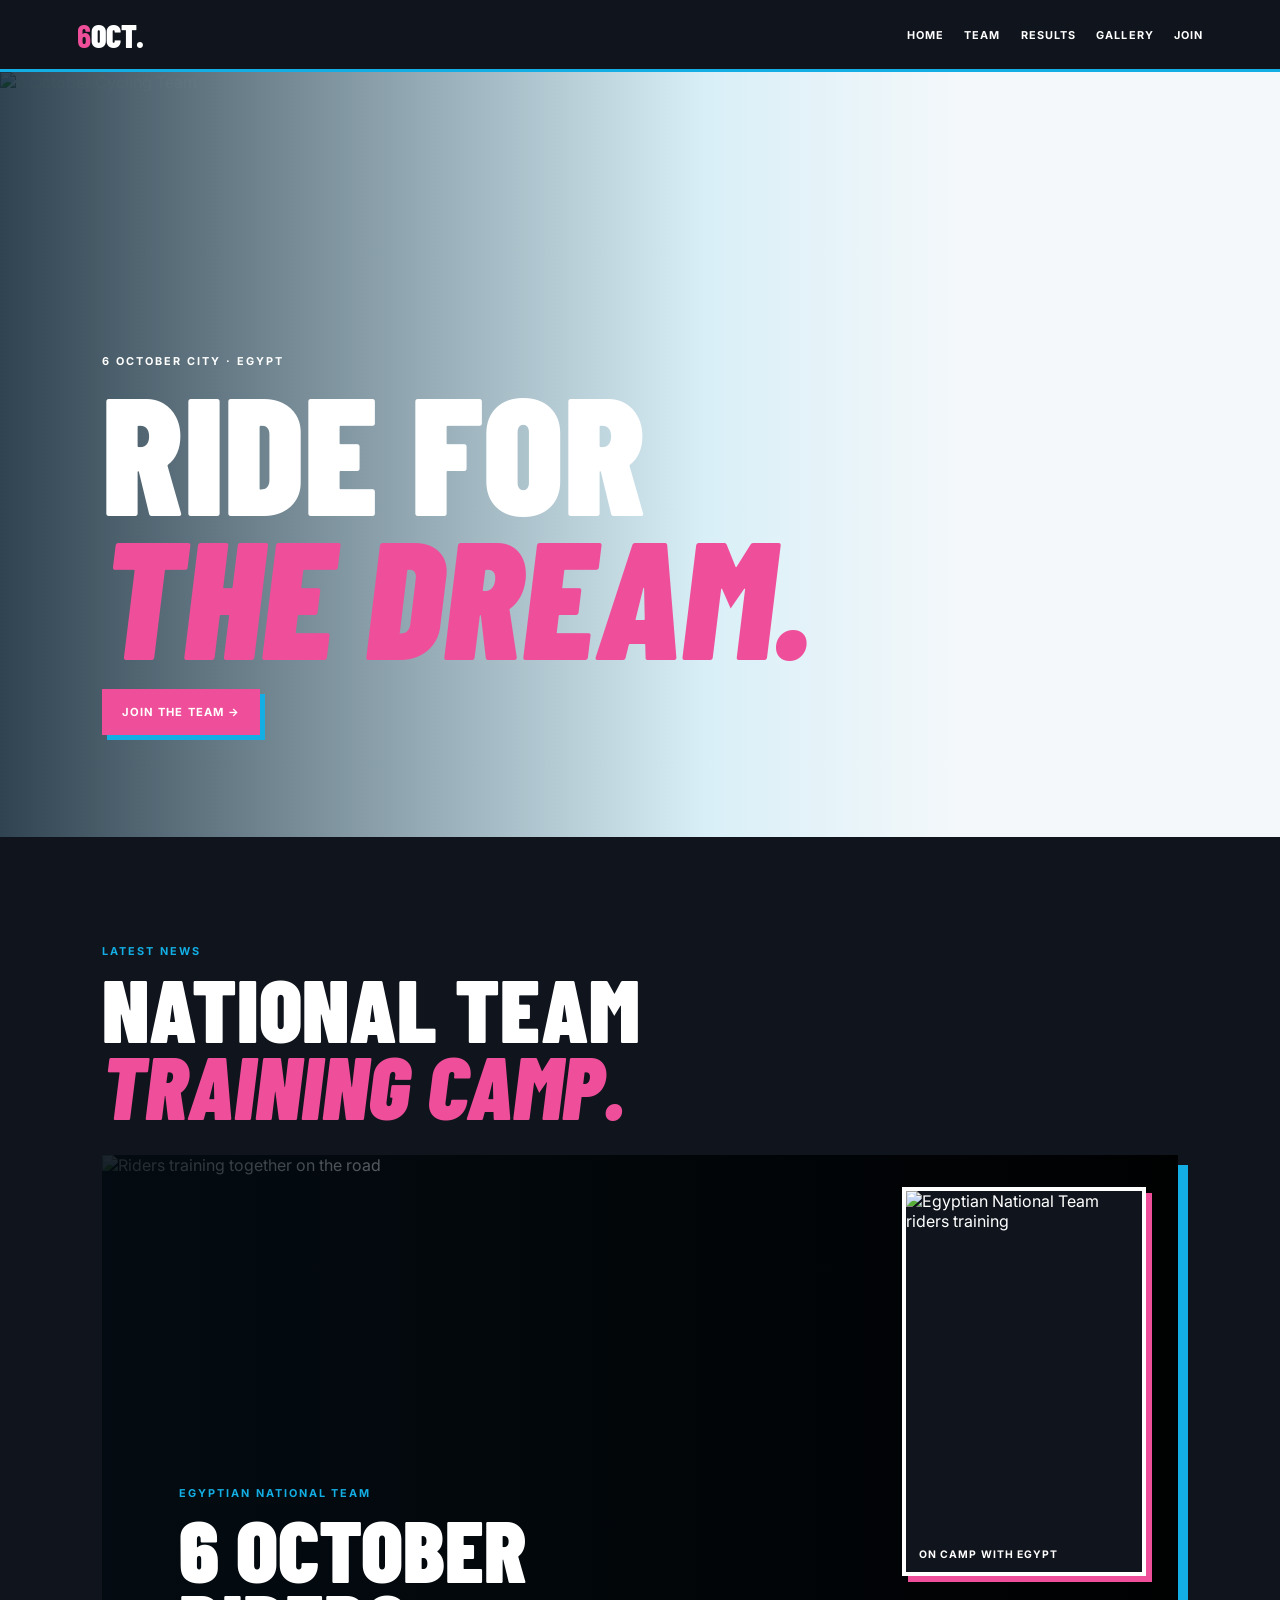
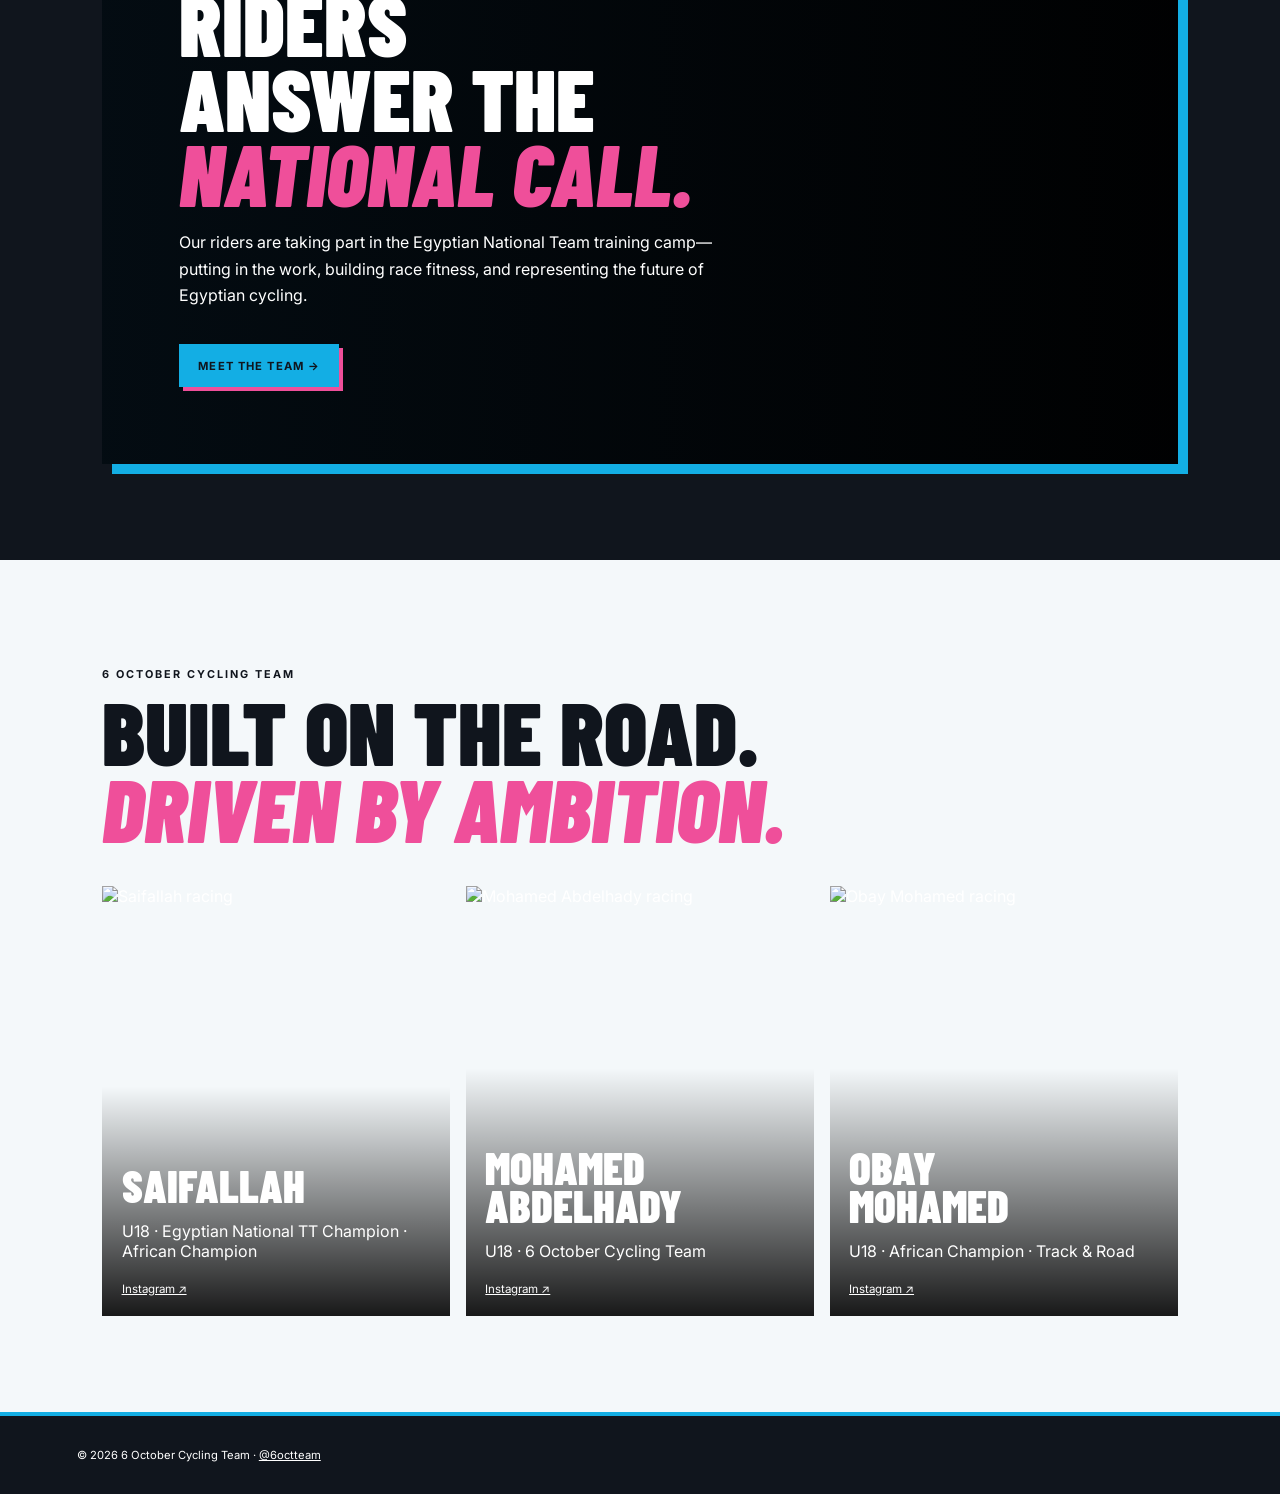
==== index.html @ 21459a9c "Add files via upload" ====
<!doctype html>
<html>
<head>
  <meta charset="UTF-8">
  <meta name="viewport" content="width=device-width,initial-scale=1">
  <title>6 October Cycling Team</title>
  <link rel="stylesheet" href="styles.css">
</head>
<body>
  <header class="nav">
    <a class="brand" href="index.html"><b>6</b>OCT.</a>
    <nav><a href="index.html">Home</a><a href="team.html">Team</a><a href="results.html">Results</a><a href="gallery.html">Gallery</a><a href="join.html">Join</a></nav>
  </header>
  <main>
    <section class="hero">
      <img src="assets/team.jpg" alt="6 October Cycling Team">
      <div><p class="eyebrow">6 October City &middot; Egypt</p><h1>RIDE FOR<br><em>THE DREAM.</em></h1><a class="button" href="join.html">Join the team &rarr;</a></div>
    </section>
    <section class="news-section" aria-labelledby="camp-news-title">
      <p class="eyebrow">Latest news</p>
      <h2 id="camp-news-title">NATIONAL TEAM<br><em>TRAINING CAMP.</em></h2>
      <article class="news-feature">
        <img class="news-main-image" src="assets/national-camp-group.jpeg" alt="Riders training together on the road">
        <div class="news-shade"></div>
        <div class="news-content">
          <p class="eyebrow">Egyptian National Team</p>
          <h3>6 OCTOBER RIDERS<br>ANSWER THE <em>NATIONAL CALL.</em></h3>
          <p>Our riders are taking part in the Egyptian National Team training camp—putting in the work, building race fitness, and representing the future of Egyptian cycling.</p>
          <a class="news-button" href="team.html">Meet the team &rarr;</a>
        </div>
        <figure class="news-inset"><img src="assets/national-camp-egypt.jpeg" alt="Egyptian National Team riders training"><figcaption>On camp with Egypt</figcaption></figure>
      </article>
    </section>
    <section class="section">
      <p class="eyebrow">6 October cycling team</p><h2>BUILT ON THE ROAD.<br><em>DRIVEN BY AMBITION.</em></h2>
      <div class="cards">
        <article class="card"><img src="assets/saif-road.jpg" alt="Saifallah racing"><div><h3>SAIFALLAH</h3><p>U18 &middot; Egyptian National TT Champion &middot; African Champion</p><a href="https://www.instagram.com/saifallah.alsayed/" target="_blank" rel="noopener">Instagram &#8599;</a></div></article>
        <article class="card"><img src="assets/team.jpg" alt="Mohamed Abdelhady racing"><div><h3>MOHAMED<br>ABDELHADY</h3><p>U18 &middot; 6 October Cycling Team</p><a href="https://www.instagram.com/*.abdelhady*/?utm_source=ig_web_button_share_sheet" target="_blank" rel="noopener">Instagram &#8599;</a></div></article>
        <article class="card"><img src="assets/obay-road.jpg" alt="Obay Mohamed racing"><div><h3>OBAY<br>MOHAMED</h3><p>U18 &middot; African Champion &middot; Track &amp; Road</p><a href="https://www.instagram.com/obay_mohamed55" target="_blank" rel="noopener">Instagram &#8599;</a></div></article>
      </div>
    </section>
  </main>
  <footer class="footer">&copy; 2026 6 October Cycling Team &middot; <a href="https://www.instagram.com/6octteam" style="color:white" target="_blank" rel="noopener">@6octteam</a></footer>
</body>
</html>
---- styles.css ----
@import url('https://fonts.googleapis.com/css2?family=Barlow+Condensed:ital,wght@0,700;0,800;0,900;1,700&family=Inter:wght@400;600;700&display=swap');

:root{--pink:#ef4f9a;--blue:#13aee4;--ink:#10151d;--paper:#f4f8fa}
*{box-sizing:border-box}
html{scroll-behavior:smooth}
body{margin:0;font-family:Inter,Arial;color:var(--ink);background:var(--paper)}
h1,h2,h3{font-family:'Barlow Condensed';line-height:.86;margin:0;font-weight:900}
em{color:var(--pink)}
.nav{height:72px;background:var(--ink);display:flex;align-items:center;justify-content:space-between;padding:0 6vw;color:white;border-bottom:3px solid var(--blue)}
.brand{color:white;text-decoration:none;font:900 2rem 'Barlow Condensed'}
.brand b{color:var(--pink)}
nav{display:flex;gap:1.25rem}
nav a{color:white;text-decoration:none;text-transform:uppercase;font-size:.68rem;letter-spacing:.1em;font-weight:700}
.hero{min-height:85vh;position:relative;display:flex;align-items:end;padding:8vw;color:white;overflow:hidden}
.hero>img{position:absolute;inset:0;width:100%;height:100%;object-fit:cover}
.hero:after{content:'';position:absolute;inset:0;background:linear-gradient(90deg,rgba(4,28,43,.82),rgba(19,174,228,.12) 55%,transparent 75%)}
.hero div{position:relative;z-index:1}
.eyebrow{font-size:.68rem;letter-spacing:.18em;text-transform:uppercase;font-weight:700}
.hero h1,.page-hero h1{font-size:clamp(5rem,13vw,11rem)}
.button{display:inline-block;color:#fff;background:var(--pink);box-shadow:5px 5px 0 var(--blue);padding:1rem 1.2rem;text-decoration:none;text-transform:uppercase;font-size:.7rem;letter-spacing:.1em;font-weight:700;margin-top:1.5rem}
.section{padding:6rem 8vw}
.section h2{font-size:clamp(3.5rem,7vw,7rem)}
.news-section{padding:6rem 8vw;background:var(--ink);color:#fff}.news-section>h2{font-size:clamp(3.5rem,7vw,7rem);margin-bottom:2rem}.news-section>.eyebrow{color:var(--blue)}.news-feature{position:relative;min-height:640px;overflow:hidden;background:#000;box-shadow:10px 10px 0 var(--blue)}.news-main-image{position:absolute;inset:0;width:100%;height:100%;object-fit:cover;object-position:center 55%}.news-shade{position:absolute;inset:0;background:linear-gradient(90deg,rgba(4,13,20,.9),rgba(4,13,20,.36) 62%,rgba(4,13,20,.08))}.news-content{position:relative;z-index:1;max-width:700px;padding:clamp(2rem,6vw,5rem);padding-top:clamp(12rem,29vw,20rem)}.news-content .eyebrow{color:var(--blue)}.news-content h3{font-size:clamp(3rem,6.8vw,6.2rem);margin-bottom:1.2rem}.news-content>p:not(.eyebrow){max-width:560px;line-height:1.65}.news-button{display:inline-block;margin-top:1.25rem;padding:.9rem 1.2rem;background:var(--blue);color:var(--ink);font-size:.7rem;letter-spacing:.1em;text-transform:uppercase;text-decoration:none;font-weight:700;box-shadow:4px 4px 0 var(--pink)}.news-inset{position:absolute;z-index:2;top:2rem;right:2rem;width:clamp(130px,19vw,260px);margin:0;border:4px solid #fff;background:var(--ink);box-shadow:6px 6px 0 var(--pink)}.news-inset img{display:block;width:100%;height:clamp(180px,27vw,370px);object-fit:cover}.news-inset figcaption{padding:.7rem .8rem;color:#fff;font-size:.65rem;letter-spacing:.1em;text-transform:uppercase;font-weight:700}
.cards{display:grid;grid-template-columns:repeat(3,1fr);gap:1rem;margin-top:2.5rem}
.card{height:430px;position:relative;overflow:hidden;color:#fff}
.card img{width:100%;height:100%;object-fit:cover}
.card div{position:absolute;inset:auto 0 0;padding:1.2rem;background:linear-gradient(transparent,rgba(0,0,0,.9));padding-top:5rem}
.card h3{font-size:2.8rem}
.card a{color:white;font-size:.72rem}
.dark{background:var(--ink);color:#fff;border-top:5px solid var(--blue)}
.gallery{display:grid;grid-template-columns:repeat(3,1fr);gap:1rem;margin-top:2rem}
.gallery img{width:100%;height:330px;object-fit:cover}
.gallery img:nth-child(1),.gallery img:nth-child(5){height:470px}
.page-hero{padding:7rem 8vw 4rem;background:var(--ink);color:#fff;border-bottom:6px solid var(--blue)}
.result{background:#fff;border-left:7px solid var(--pink);box-shadow:5px 5px 0 rgba(19,174,228,.75);padding:2rem;margin:2rem 0;max-width:780px}
.result h3{font-size:2.4rem}
.join{min-height:calc(100vh - 72px)}
.join-video-wrap{width:min(100%,1200px);aspect-ratio:832/464;margin:0 auto;background:#000;overflow:hidden;border-bottom:8px solid var(--blue);box-shadow:0 12px 28px rgba(19,174,228,.22)}
.join-hero-video{width:100%;height:100%;display:block;object-fit:contain}
.join-content{padding:5rem 8vw 7rem;background:linear-gradient(135deg,#e7f7fd 0%,var(--paper) 58%,#fff 100%)}
.join-content>h1{font-size:clamp(4.5rem,10vw,10rem);max-width:1000px;letter-spacing:-.03em}
.join-content>.eyebrow{color:var(--blue);margin:0 0 1rem}
.join-details{max-width:700px;margin-top:4rem;padding-top:2rem;border-top:7px solid var(--blue)}
.join-details h2{font-size:clamp(3rem,6vw,6rem)}
.mountain-video{margin-top:2.5rem;padding:1.5rem;background:var(--ink);color:#fff;border-left:7px solid var(--pink);box-shadow:7px 7px 0 var(--blue)}
.mountain-video .eyebrow{color:var(--blue);margin:0 0 .65rem}
.mountain-video h2{font-size:clamp(3rem,5vw,5rem);margin-bottom:1.25rem}
.mountain-video video{display:block;width:100%;max-height:520px;background:#000;object-fit:contain}
.steps{border-top:1px solid #c9d1d6;margin-top:2.5rem}
.steps p{border-bottom:1px solid #c9d1d6;padding:1rem 0;line-height:1.5}
.ig{color:var(--ink);font-weight:700}
.footer{padding:2rem 6vw;background:var(--ink);color:#fff;font-size:.7rem;border-top:4px solid var(--blue)}
@media(max-width:700px){nav a:not(:last-child){display:none}.cards,.gallery{grid-template-columns:1fr}.gallery img,.gallery img:nth-child(1),.gallery img:nth-child(5){height:330px}.section,.news-section{padding:4rem 7vw}.news-feature{min-height:650px;box-shadow:6px 6px 0 var(--blue)}.news-content{padding:19rem 1.5rem 2rem}.news-inset{top:1rem;right:1rem;width:125px}.news-inset img{height:175px}.join-content{padding:3.5rem 7vw 5rem}.join-details{margin-top:3rem}.mountain-video{padding:1rem}}
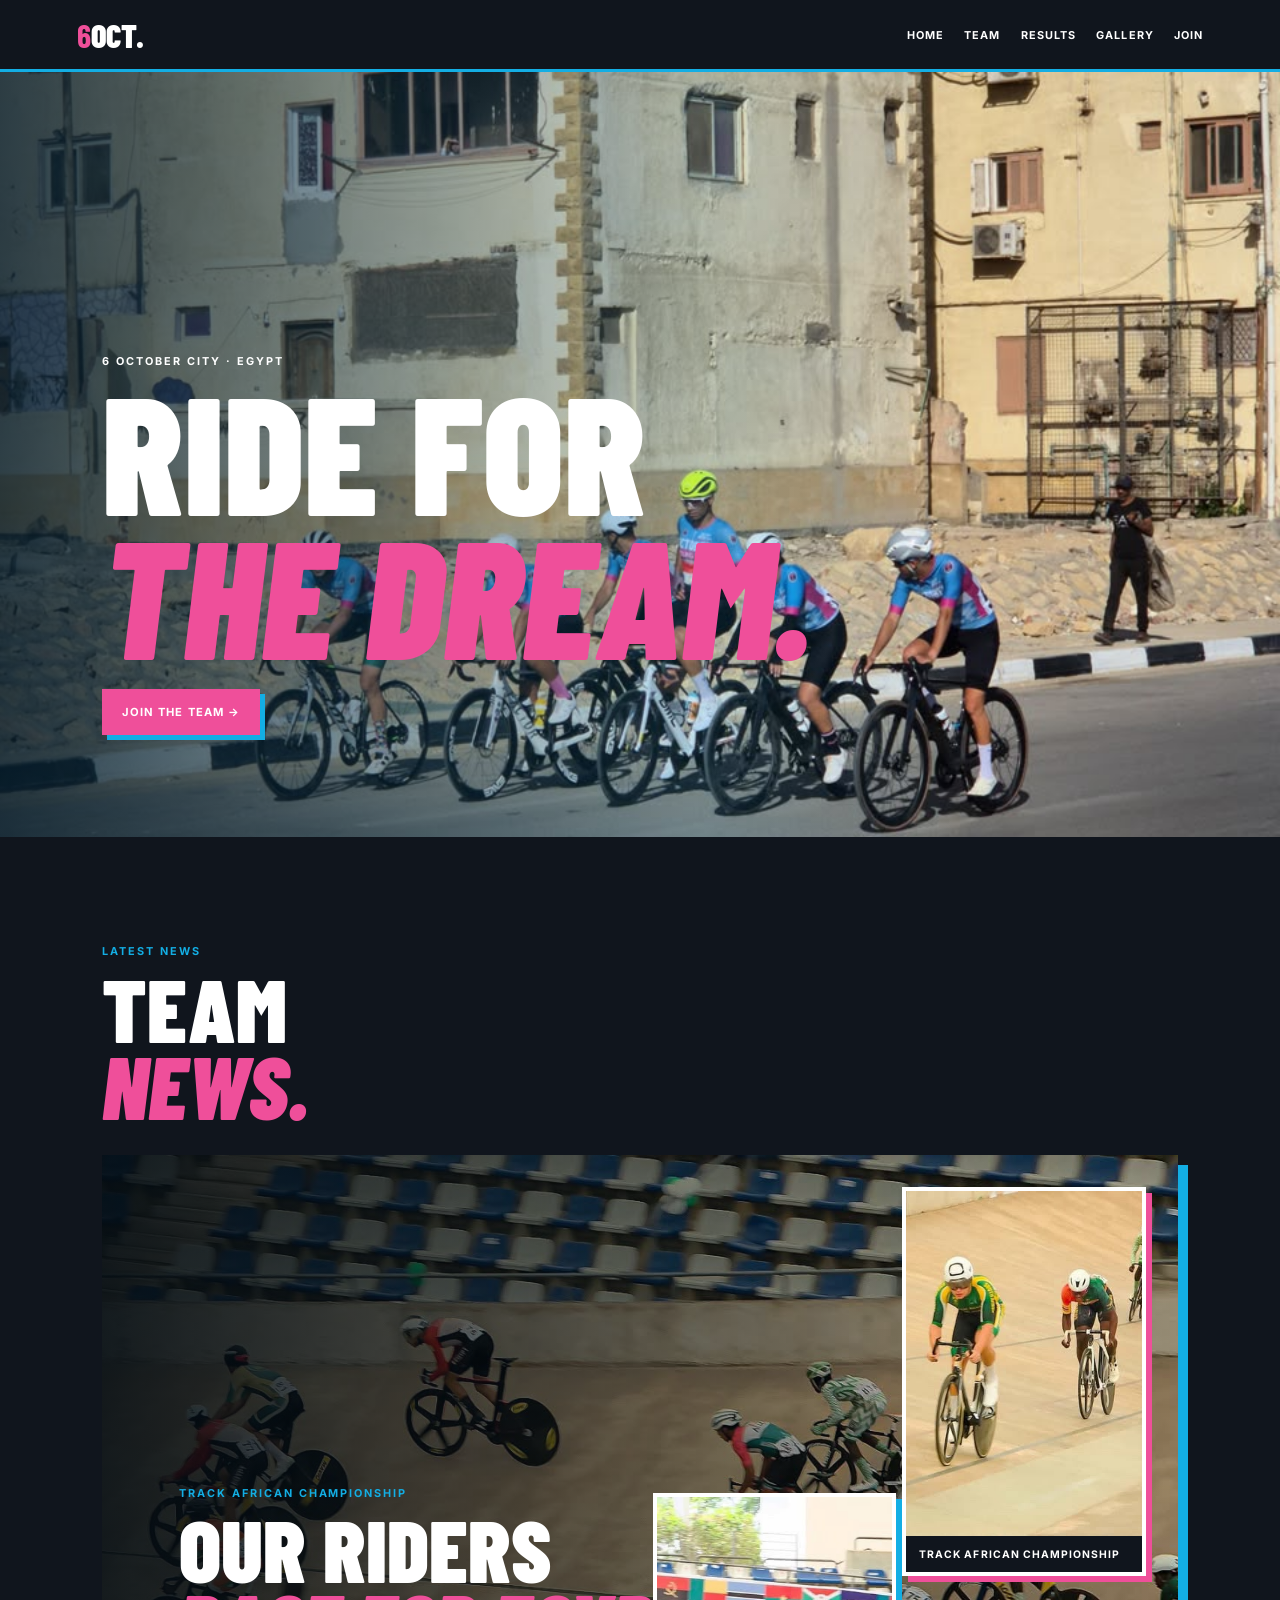
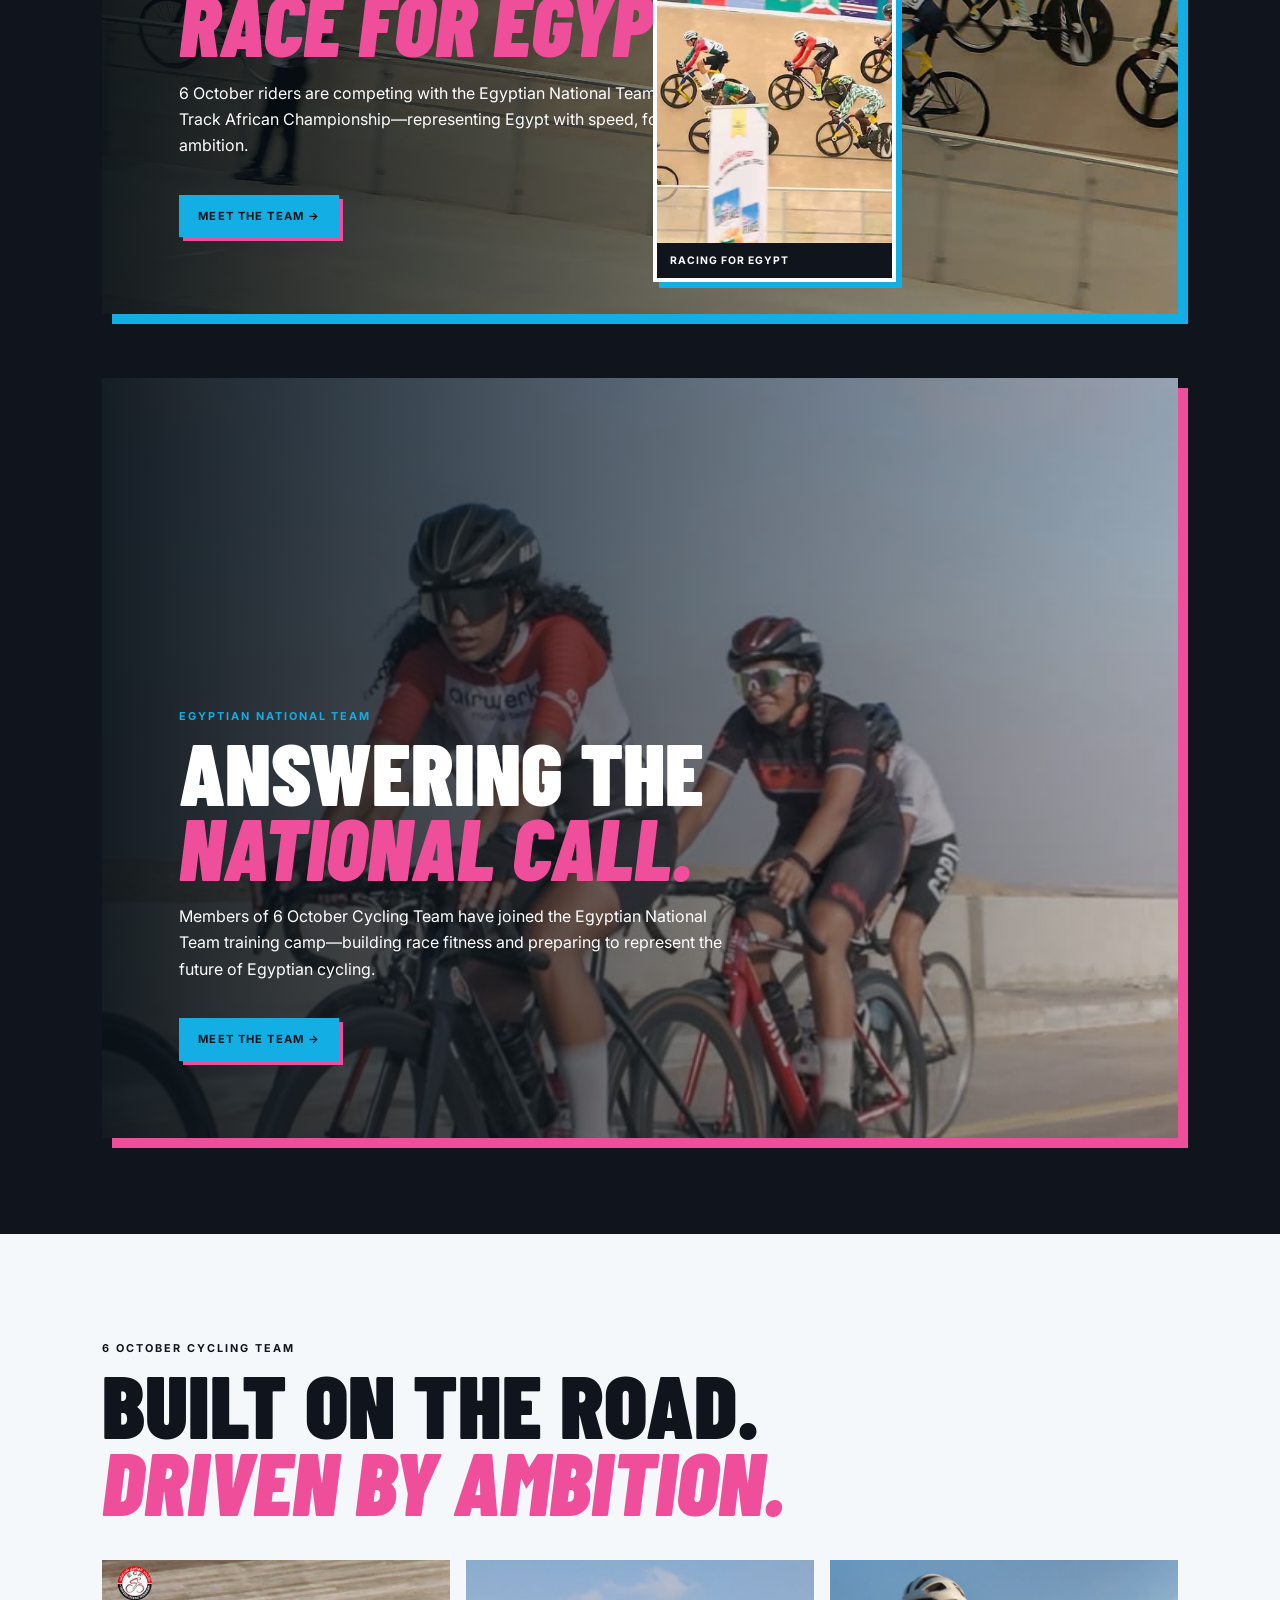
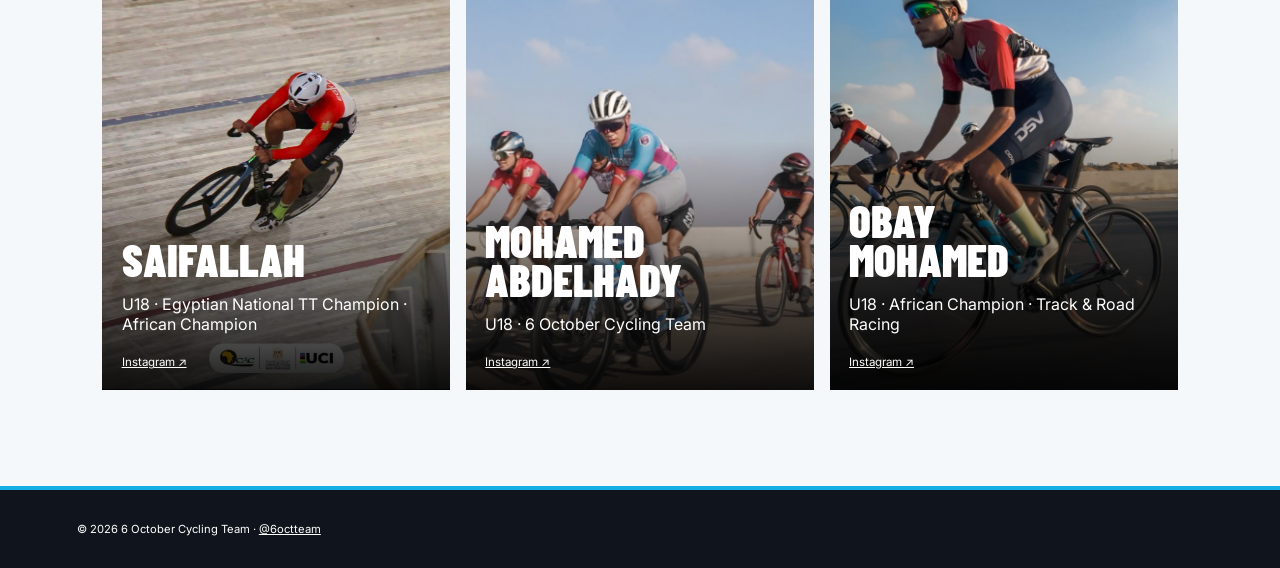
==== commit e554056f: "Add files via upload" ====
--- a/index.html
+++ b/index.html
@@ -5,6 +5,7 @@
   <meta name="viewport" content="width=device-width,initial-scale=1">
   <title>6 October Cycling Team</title>
   <link rel="stylesheet" href="styles.css">
+  <link rel="stylesheet" href="news.css">
 </head>
 <body>
   <header class="nav">
@@ -13,30 +14,41 @@
   </header>
   <main>
     <section class="hero">
-      <img src="assets/team.jpg" alt="6 October Cycling Team">
+      <img src="assets/team.jpg" alt="6 October Cycling Team members riding together">
       <div><p class="eyebrow">6 October City &middot; Egypt</p><h1>RIDE FOR<br><em>THE DREAM.</em></h1><a class="button" href="join.html">Join the team &rarr;</a></div>
     </section>
-    <section class="news-section" aria-labelledby="camp-news-title">
+    <section class="news-section" aria-labelledby="team-news-title">
       <p class="eyebrow">Latest news</p>
-      <h2 id="camp-news-title">NATIONAL TEAM<br><em>TRAINING CAMP.</em></h2>
+      <h2 id="team-news-title">TEAM<br><em>NEWS.</em></h2>
       <article class="news-feature">
-        <img class="news-main-image" src="assets/national-camp-group.jpeg" alt="Riders training together on the road">
+        <img class="news-main-image" src="assets/track-african-1.jpg" alt="Egyptian National Team riders competing at the Track African Championship">
+        <div class="news-shade"></div>
+        <div class="news-content">
+          <p class="eyebrow">Track African Championship</p>
+          <h3>OUR RIDERS<br><em>RACE FOR EGYPT.</em></h3>
+          <p>6 October riders are competing with the Egyptian National Team at the Track African Championship&mdash;representing Egypt with speed, focus, and ambition.</p>
+          <a class="news-button" href="team.html">Meet the team &rarr;</a>
+        </div>
+        <figure class="news-inset"><img src="assets/track-african-2.jpg" alt="Track cycling action at the African Championship"><figcaption>Track African Championship</figcaption></figure>
+        <figure class="news-inset news-inset-secondary"><img src="assets/track-african-3.jpg" alt="Egyptian National Team riders on the velodrome"><figcaption>Racing for Egypt</figcaption></figure>
+      </article>
+      <article class="news-feature news-feature-secondary">
+        <img class="news-main-image" src="assets/national-team-training-camp.jpg" alt="6 October riders attending Egyptian National Team training camp">
         <div class="news-shade"></div>
         <div class="news-content">
           <p class="eyebrow">Egyptian National Team</p>
-          <h3>6 OCTOBER RIDERS<br>ANSWER THE <em>NATIONAL CALL.</em></h3>
-          <p>Our riders are taking part in the Egyptian National Team training camp—putting in the work, building race fitness, and representing the future of Egyptian cycling.</p>
+          <h3>ANSWERING THE<br><em>NATIONAL CALL.</em></h3>
+          <p>Members of 6 October Cycling Team have joined the Egyptian National Team training camp&mdash;building race fitness and preparing to represent the future of Egyptian cycling.</p>
           <a class="news-button" href="team.html">Meet the team &rarr;</a>
         </div>
-        <figure class="news-inset"><img src="assets/national-camp-egypt.jpeg" alt="Egyptian National Team riders training"><figcaption>On camp with Egypt</figcaption></figure>
       </article>
     </section>
     <section class="section">
       <p class="eyebrow">6 October cycling team</p><h2>BUILT ON THE ROAD.<br><em>DRIVEN BY AMBITION.</em></h2>
       <div class="cards">
-        <article class="card"><img src="assets/saif-road.jpg" alt="Saifallah racing"><div><h3>SAIFALLAH</h3><p>U18 &middot; Egyptian National TT Champion &middot; African Champion</p><a href="https://www.instagram.com/saifallah.alsayed/" target="_blank" rel="noopener">Instagram &#8599;</a></div></article>
-        <article class="card"><img src="assets/team.jpg" alt="Mohamed Abdelhady racing"><div><h3>MOHAMED<br>ABDELHADY</h3><p>U18 &middot; 6 October Cycling Team</p><a href="https://www.instagram.com/*.abdelhady*/?utm_source=ig_web_button_share_sheet" target="_blank" rel="noopener">Instagram &#8599;</a></div></article>
-        <article class="card"><img src="assets/obay-road.jpg" alt="Obay Mohamed racing"><div><h3>OBAY<br>MOHAMED</h3><p>U18 &middot; African Champion &middot; Track &amp; Road</p><a href="https://www.instagram.com/obay_mohamed55" target="_blank" rel="noopener">Instagram &#8599;</a></div></article>
+        <article class="card"><img src="assets/saif-road.jpg" alt="Saifallah racing"><div><h3>SAIFALLAH</h3><p>U18 &middot; Egyptian National TT Champion &middot; African Champion</p><a href="https://www.instagram.com/saifallah.alsayed?utm_source=ig_web_button_share_sheet&amp;igsh=ZDNlZDc0MzIxNw==" target="_blank" rel="noopener">Instagram &#8599;</a></div></article>
+        <article class="card"><img src="assets/mohamed-abdelhady.jpg" alt="Mohamed Abdelhady racing"><div><h3>MOHAMED<br>ABDELHADY</h3><p>U18 &middot; 6 October Cycling Team</p><a href="https://www.instagram.com/*.abdelhady*/?utm_source=ig_web_button_share_sheet" target="_blank" rel="noopener">Instagram &#8599;</a></div></article>
+        <article class="card"><img src="assets/obay-road.jpg" alt="Obay Mohamed racing"><div><h3>OBAY<br>MOHAMED</h3><p>U18 &middot; African Champion &middot; Track &amp; Road Racing</p><a href="https://www.instagram.com/obay_mohamed55?utm_source=ig_web_button_share_sheet&amp;igsh=ZDNlZDc0MzIxNw==" target="_blank" rel="noopener">Instagram &#8599;</a></div></article>
       </div>
     </section>
   </main>
--- a/news.css
+++ b/news.css
@@ -0,0 +1,3 @@
+.news-feature-secondary{margin-top:4rem;box-shadow:10px 10px 0 var(--pink)}
+.news-inset-secondary{top:auto;bottom:2rem;right:clamp(150px,22vw,300px);box-shadow:6px 6px 0 var(--blue)}
+@media(max-width:700px){.news-feature-secondary{box-shadow:6px 6px 0 var(--pink)}.news-inset-secondary{display:none}}
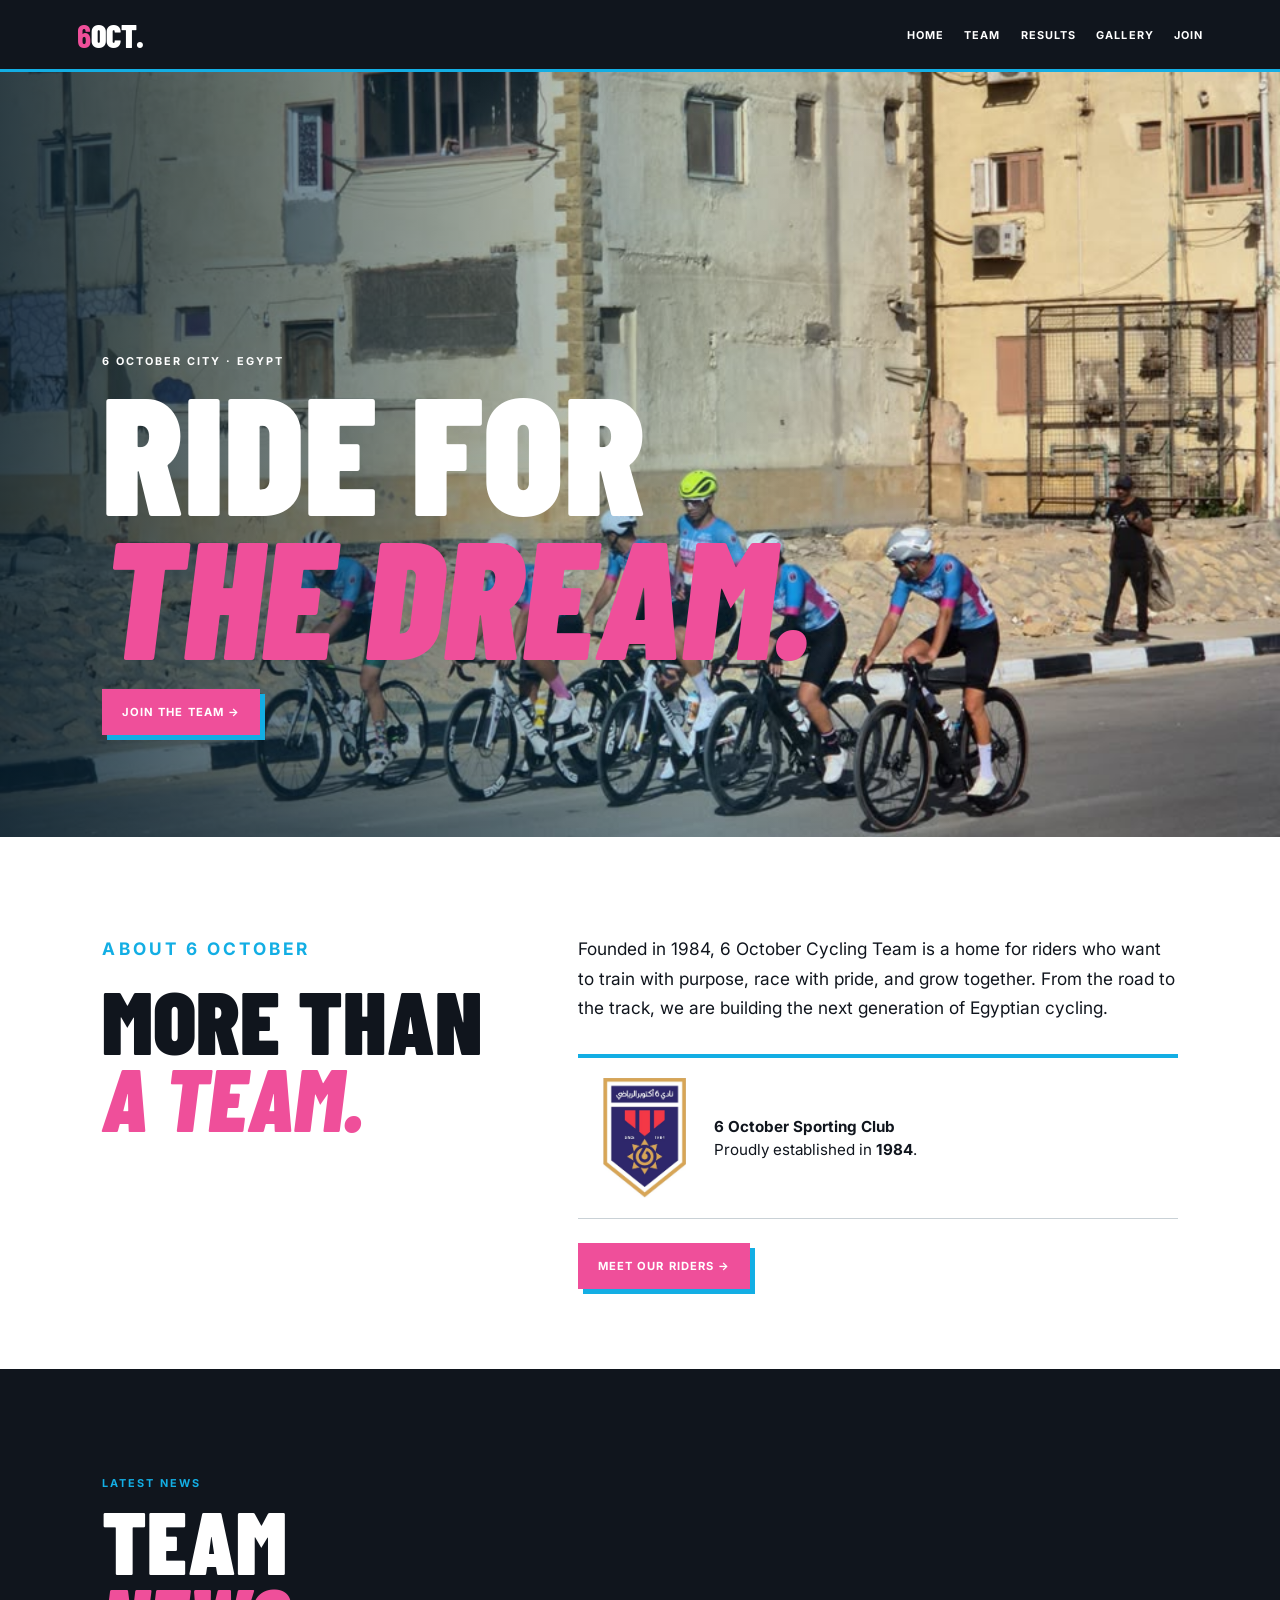
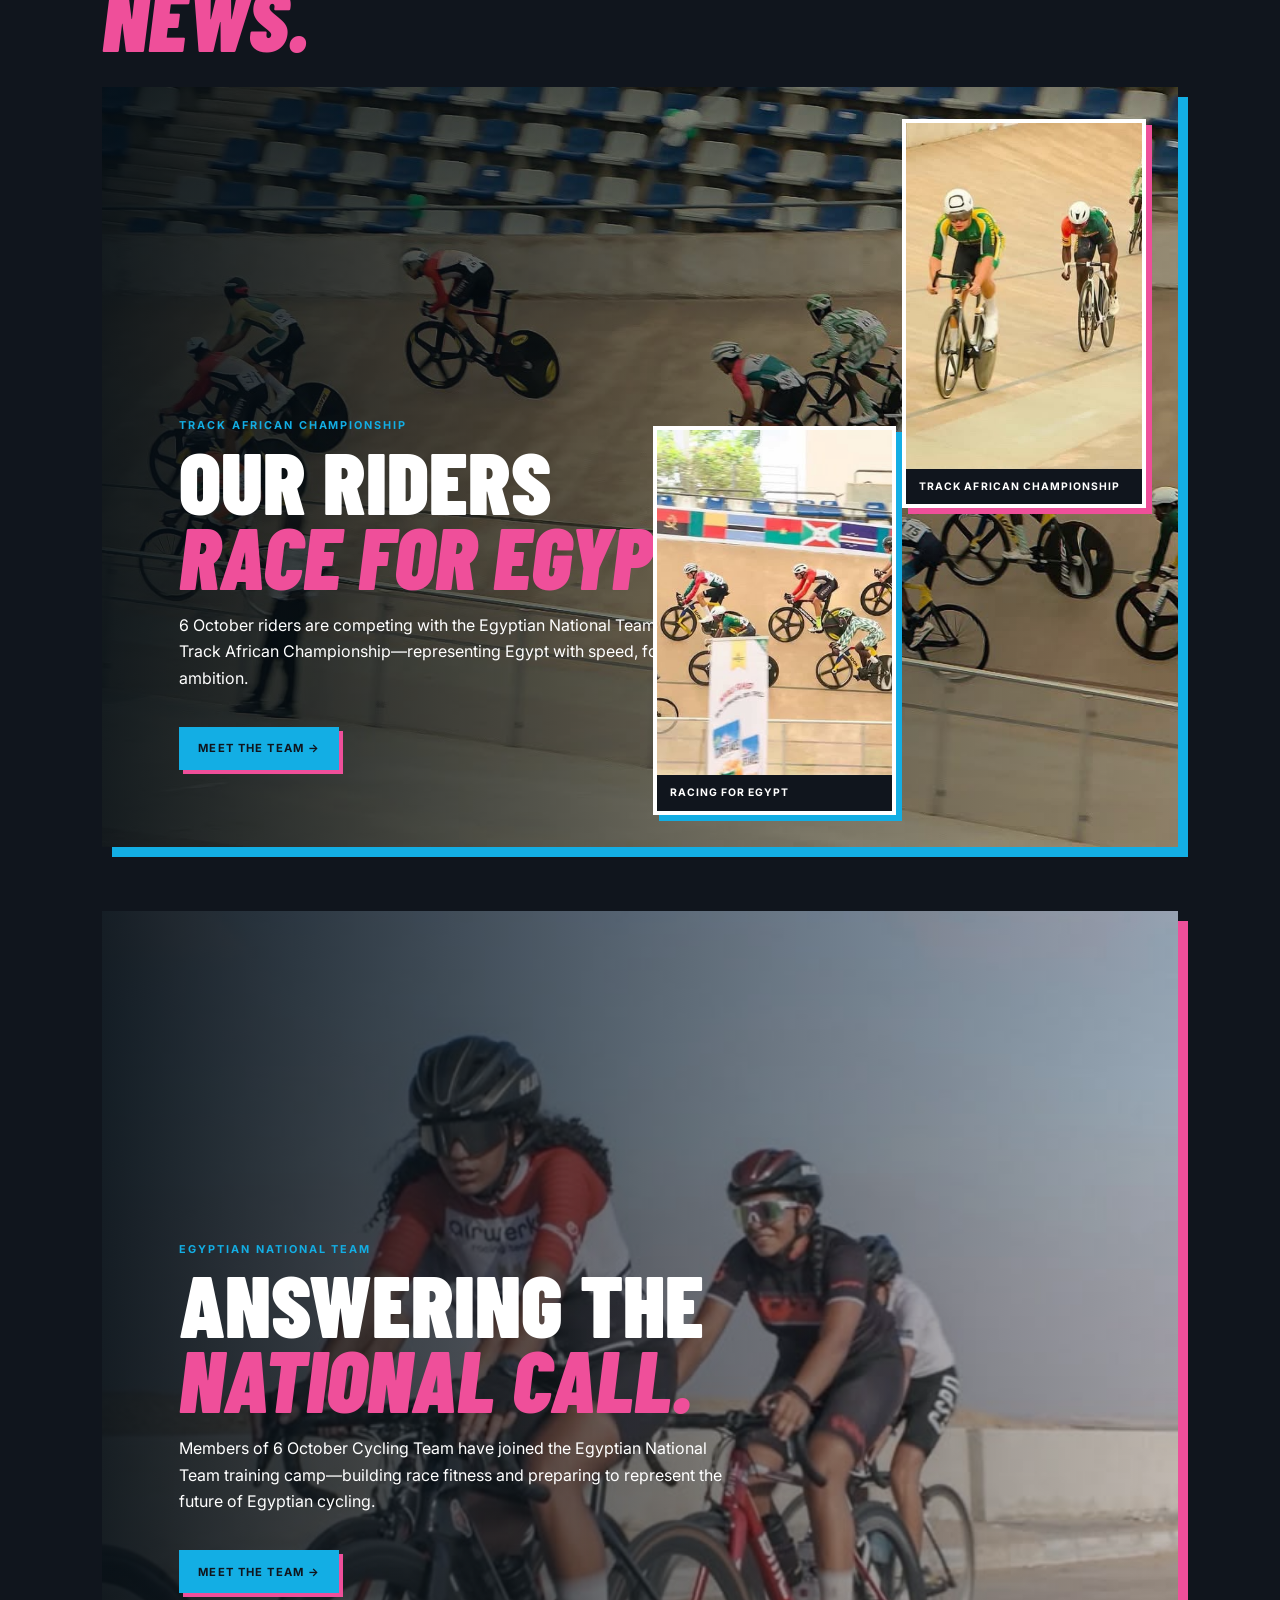
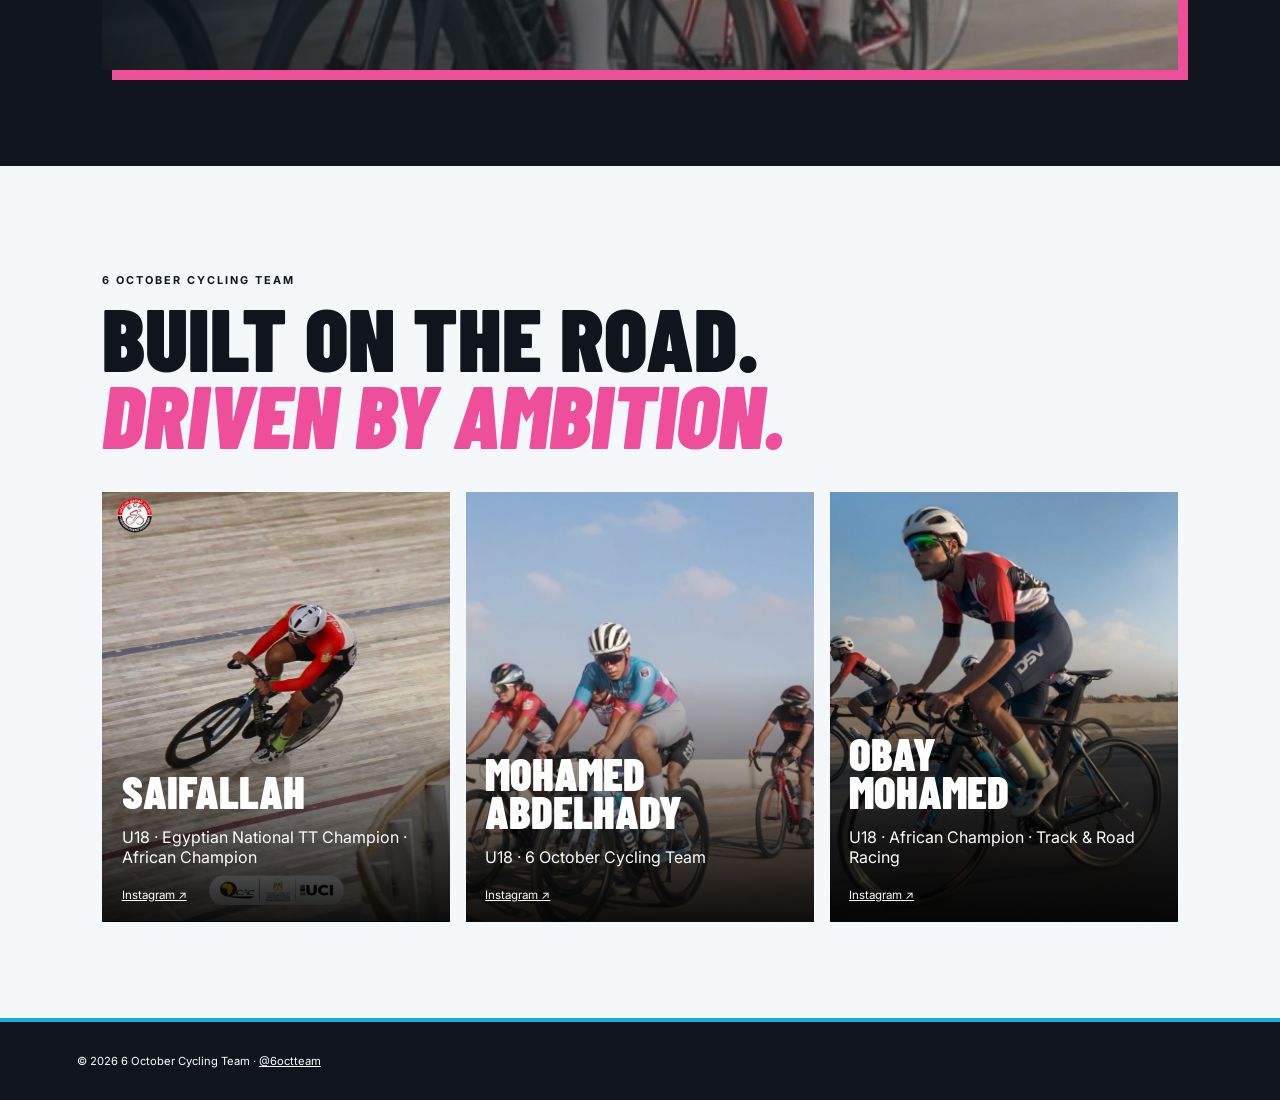
==== commit 8433cd66: "Add files via upload" ====
--- a/index.html
+++ b/index.html
@@ -4,8 +4,16 @@
   <meta charset="UTF-8">
   <meta name="viewport" content="width=device-width,initial-scale=1">
   <title>6 October Cycling Team</title>
+  <meta name="description" content="6 October Cycling Team: developing the next generation of Egyptian cyclists.">
+  <meta property="og:title" content="6 October Cycling Team">
+  <meta property="og:description" content="Ride for the dream. Follow the next generation of Egyptian cycling.">
+  <meta property="og:image" content="assets/team.jpg">
   <link rel="stylesheet" href="styles.css">
   <link rel="stylesheet" href="news.css">
+  <link rel="stylesheet" href="enhancements.css">
+  <link rel="stylesheet" href="club.css">
+  <link rel="icon" href="favicon.svg" type="image/svg+xml">
+  <script src="site.js" defer></script>
 </head>
 <body>
   <header class="nav">
@@ -16,6 +24,10 @@
     <section class="hero">
       <img src="assets/team.jpg" alt="6 October Cycling Team members riding together">
       <div><p class="eyebrow">6 October City &middot; Egypt</p><h1>RIDE FOR<br><em>THE DREAM.</em></h1><a class="button" href="join.html">Join the team &rarr;</a></div>
+    </section>
+    <section class="about" aria-labelledby="about-title">
+      <div><p class="eyebrow">About 6 October</p><h2 id="about-title">MORE THAN<br><em>A TEAM.</em></h2></div>
+      <div><p>Founded in 1984, 6 October Cycling Team is a home for riders who want to train with purpose, race with pride, and grow together. From the road to the track, we are building the next generation of Egyptian cycling.</p><div class="club-heritage"><img src="assets/6oct-sporting-club-logo.png" alt="6 October Sporting Club logo"><p><b>6 October Sporting Club</b><br>Proudly established in <b>1984</b>.</p></div><a class="button" href="team.html">Meet our riders &rarr;</a></div>
     </section>
     <section class="news-section" aria-labelledby="team-news-title">
       <p class="eyebrow">Latest news</p>
--- a/enhancements.css
+++ b/enhancements.css
@@ -0,0 +1,2 @@
+.nav{position:sticky;top:0;z-index:20}.menu-toggle{display:none;border:1px solid var(--blue);background:transparent;color:#fff;padding:.55rem .7rem;font:700 .68rem Inter,Arial;letter-spacing:.08em;text-transform:uppercase}.about{padding:5rem 8vw;background:#fff;display:grid;grid-template-columns:minmax(0,1fr) minmax(0,1.4fr);gap:3rem;align-items:start}.about h2{font-size:clamp(3.5rem,7vw,7rem)}.about p{max-width:670px;font-size:1.08rem;line-height:1.7}.about .eyebrow{color:var(--blue)}.gallery figure{margin:0;position:relative;overflow:hidden}.gallery figure img{display:block}.gallery figcaption{padding:.8rem 0;color:#fff;font-size:.72rem;letter-spacing:.08em;text-transform:uppercase;font-weight:700}.result-meta{color:var(--pink);font-weight:700;letter-spacing:.08em;text-transform:uppercase;font-size:.72rem}.results-note{max-width:780px;line-height:1.6}.footer a{color:#fff}.footer a:focus,.footer a:hover{color:var(--blue)}
+@media(max-width:700px){.menu-toggle{display:block}.nav{padding:0 7vw}.nav nav{display:none;position:absolute;top:69px;left:0;right:0;padding:1rem 7vw 1.25rem;background:var(--ink);border-bottom:3px solid var(--blue);flex-direction:column;gap:1rem}.nav nav.is-open{display:flex}.nav nav a:not(:last-child){display:block}.about{padding:4rem 7vw;display:block}.about p{font-size:1rem}.gallery figure img,.gallery figure:nth-child(1) img,.gallery figure:nth-child(5) img{height:330px}.news-inset-secondary{display:none}}
--- a/club.css
+++ b/club.css
@@ -0,0 +1 @@
+.club-heritage{display:flex;gap:1.5rem;align-items:center;margin-top:2rem;padding:1.25rem;border-top:4px solid var(--blue);border-bottom:1px solid #c9d1d6}.club-heritage img{width:92px;height:120px;object-fit:contain}.club-heritage p{margin:0;font-size:.95rem;line-height:1.55}.medal-grid{display:grid;grid-template-columns:repeat(4,1fr);gap:1rem;margin:2.5rem 0;max-width:780px}.medal-stat{padding:1.2rem;background:#fff;box-shadow:5px 5px 0 rgba(19,174,228,.75);border-top:6px solid var(--pink)}.medal-stat strong{display:block;font:900 clamp(2.5rem,5vw,4.5rem) 'Barlow Condensed';line-height:.9}.medal-stat span{font-size:.68rem;letter-spacing:.1em;text-transform:uppercase;font-weight:700}@media(max-width:700px){.medal-grid{grid-template-columns:repeat(2,1fr)}.club-heritage{align-items:flex-start}.club-heritage img{width:72px;height:95px}}
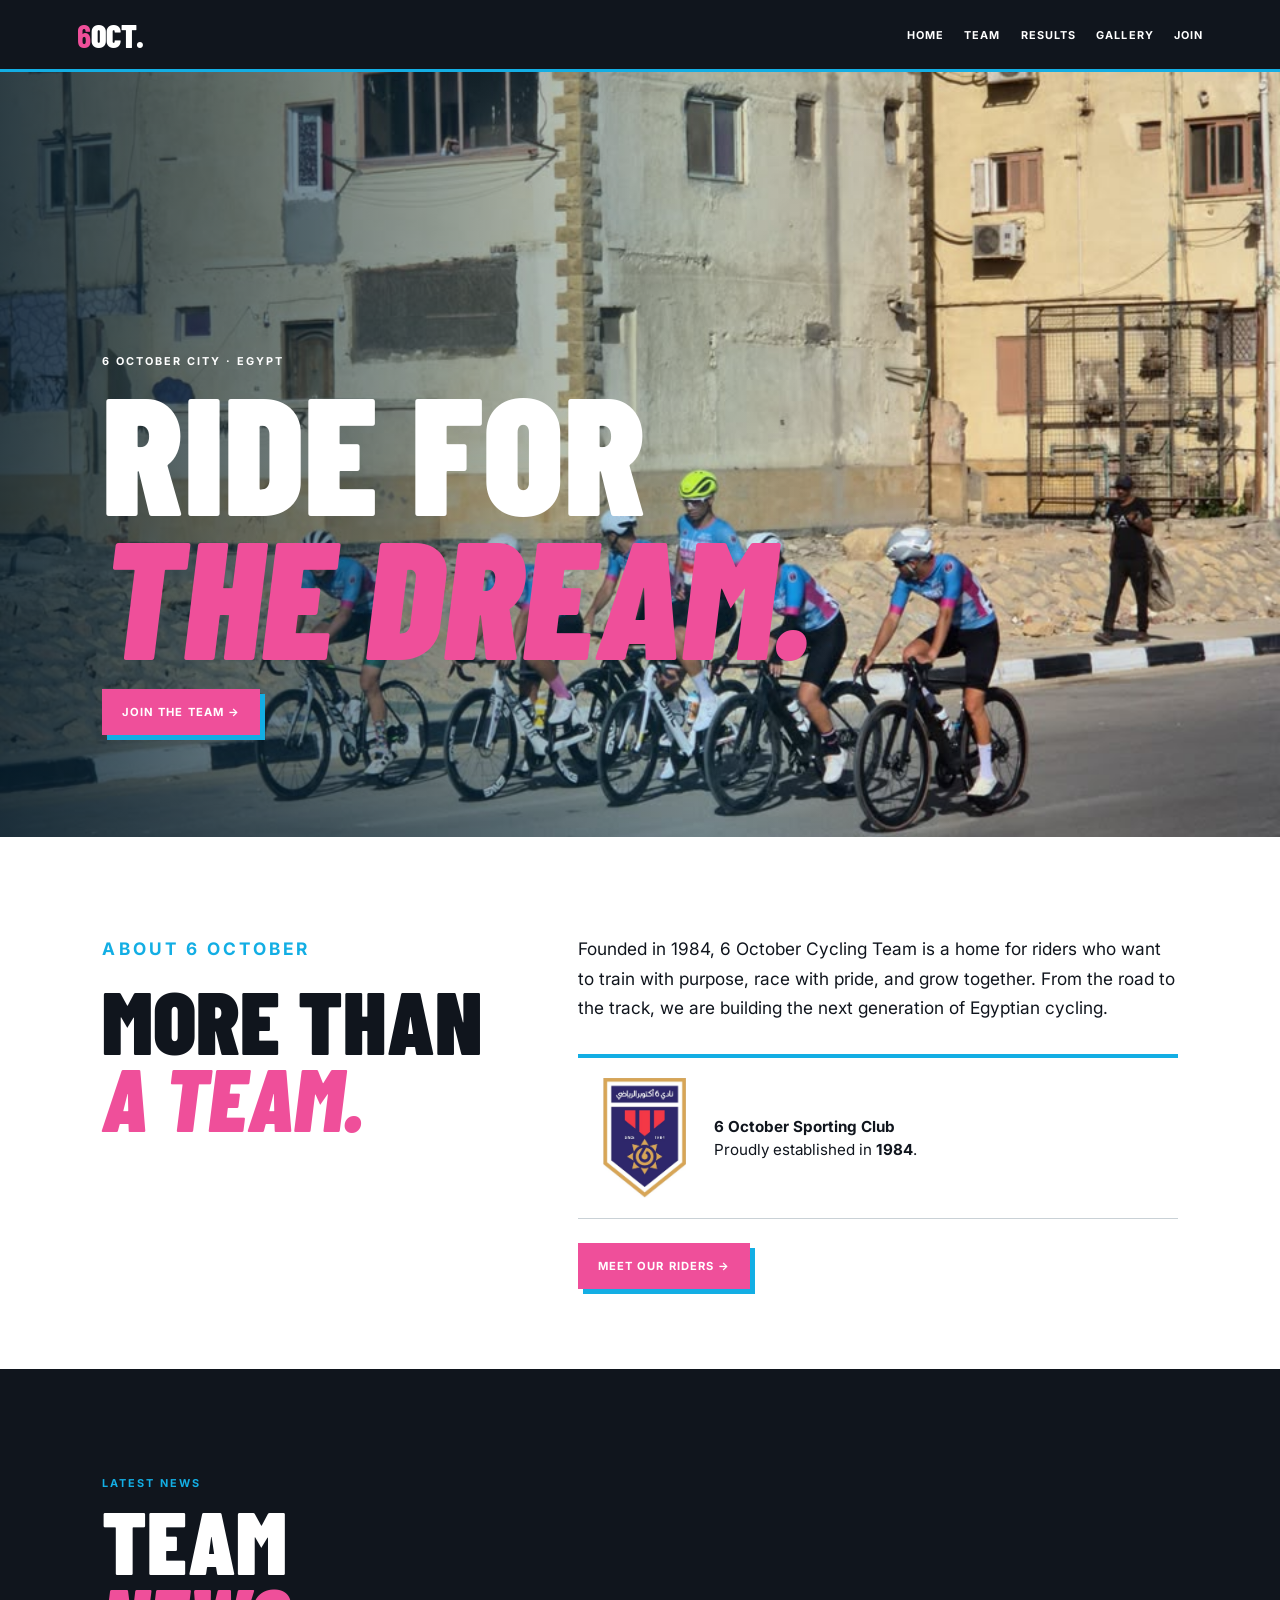
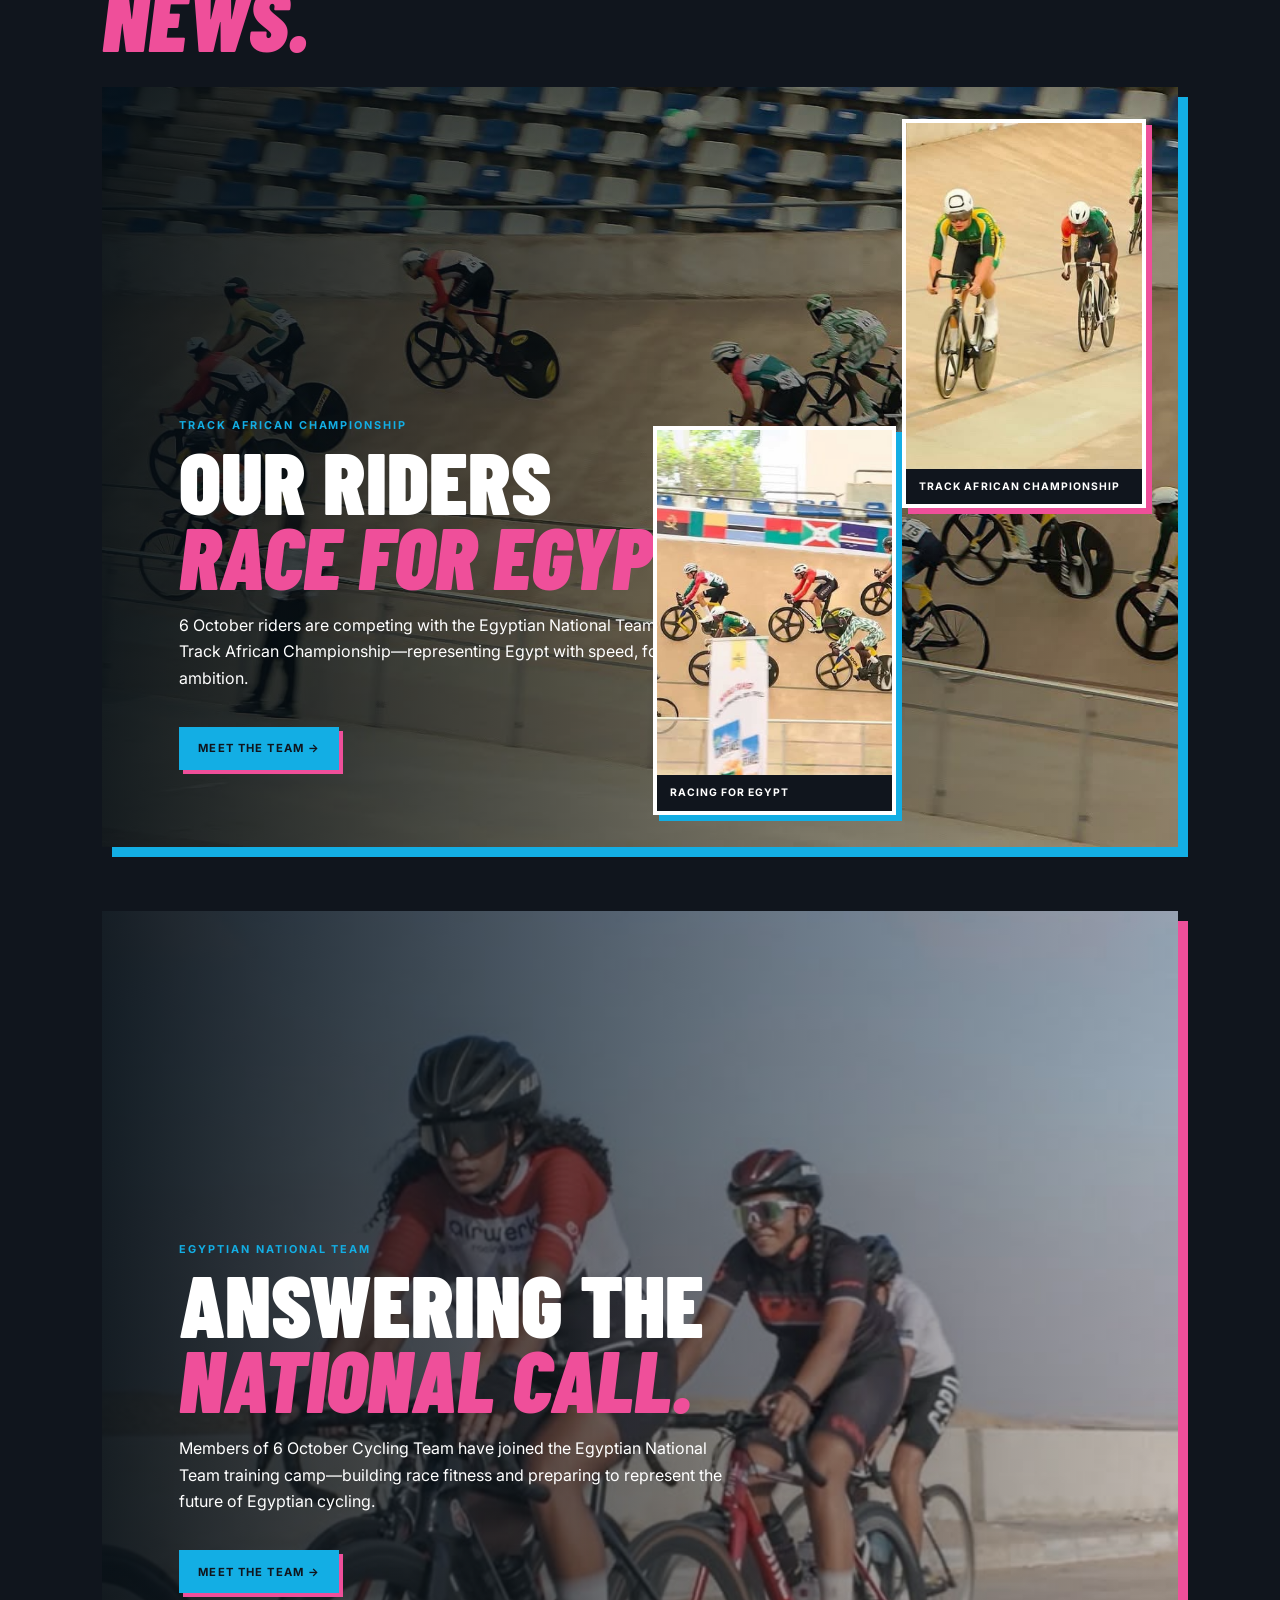
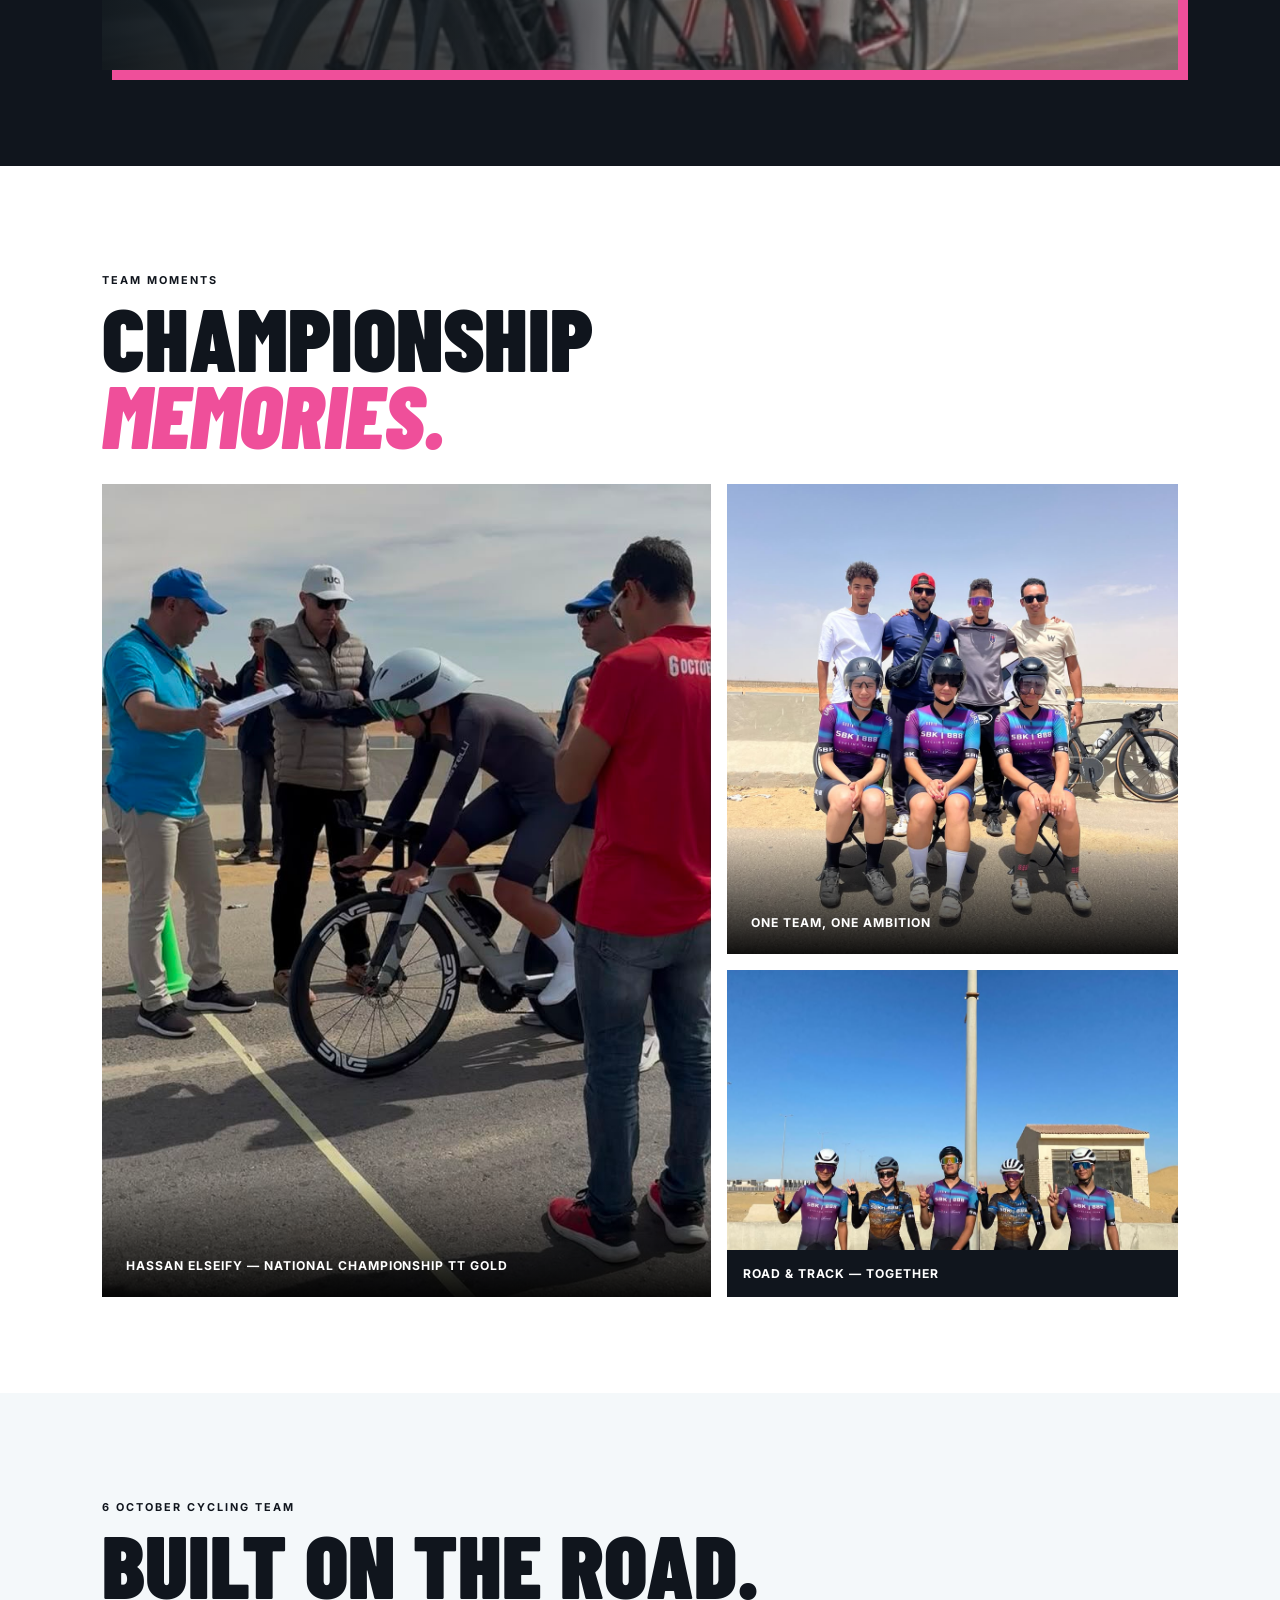
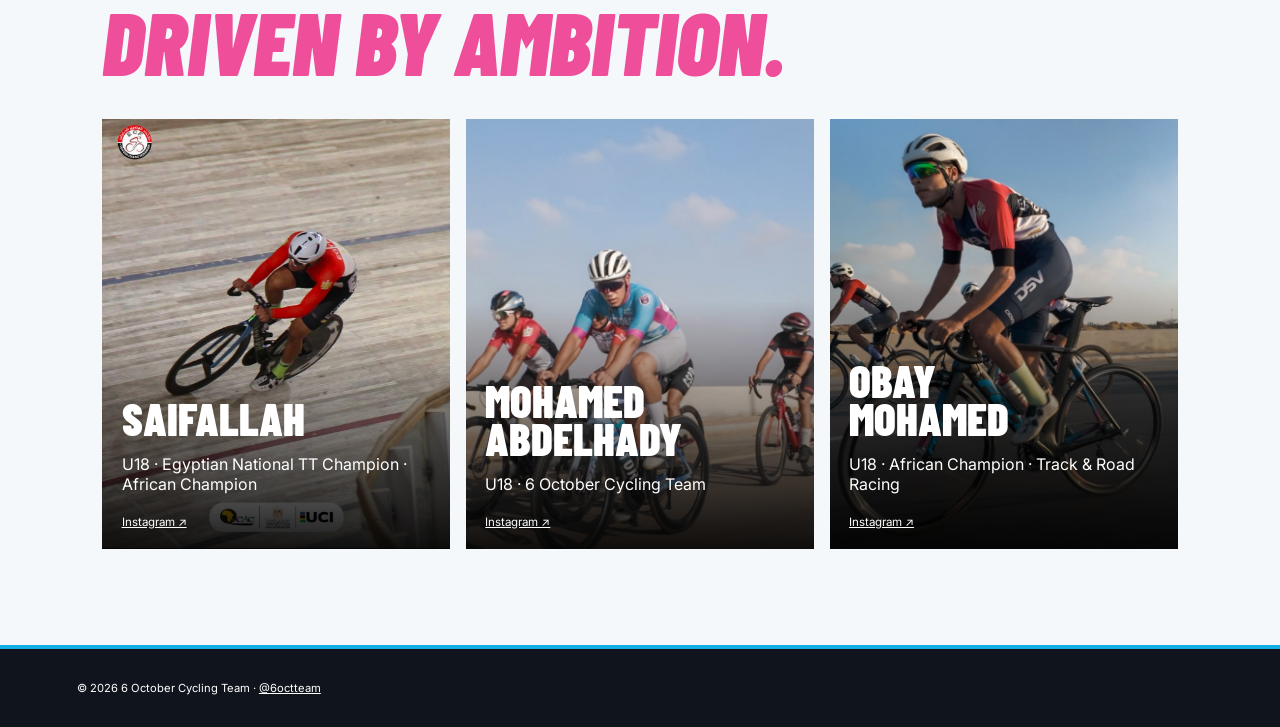
==== commit 2513ae0e: "Add files via upload" ====
--- a/index.html
+++ b/index.html
@@ -1,69 +1,18 @@
 <!doctype html>
 <html>
 <head>
-  <meta charset="UTF-8">
-  <meta name="viewport" content="width=device-width,initial-scale=1">
-  <title>6 October Cycling Team</title>
-  <meta name="description" content="6 October Cycling Team: developing the next generation of Egyptian cyclists.">
-  <meta property="og:title" content="6 October Cycling Team">
-  <meta property="og:description" content="Ride for the dream. Follow the next generation of Egyptian cycling.">
-  <meta property="og:image" content="assets/team.jpg">
-  <link rel="stylesheet" href="styles.css">
-  <link rel="stylesheet" href="news.css">
-  <link rel="stylesheet" href="enhancements.css">
-  <link rel="stylesheet" href="club.css">
-  <link rel="icon" href="favicon.svg" type="image/svg+xml">
-  <script src="site.js" defer></script>
+<meta charset="UTF-8"><meta name="viewport" content="width=device-width,initial-scale=1">
+<title>6 October Cycling Team</title><meta name="description" content="6 October Cycling Team: developing the next generation of Egyptian cyclists."><meta property="og:title" content="6 October Cycling Team"><meta property="og:description" content="Ride for the dream. Follow the next generation of Egyptian cycling."><meta property="og:image" content="assets/team.jpg">
+<link rel="stylesheet" href="styles.css"><link rel="stylesheet" href="news.css"><link rel="stylesheet" href="enhancements.css"><link rel="stylesheet" href="club.css"><link rel="icon" href="favicon.svg" type="image/svg+xml"><script src="site.js" defer></script>
+<style>.team-moments{padding:6rem 8vw;background:#fff}.team-moments h2{font-size:clamp(3.5rem,7vw,7rem);margin-bottom:2rem}.moment-grid{display:grid;grid-template-columns:1.15fr .85fr;gap:1rem}.moment-card{margin:0;position:relative;min-height:470px;overflow:hidden;background:var(--ink);color:#fff}.moment-card img{width:100%;height:100%;position:absolute;inset:0;object-fit:cover}.moment-card figcaption{position:absolute;inset:auto 0 0;padding:5rem 1.5rem 1.5rem;background:linear-gradient(transparent,rgba(0,0,0,.92));font-weight:700;letter-spacing:.08em;text-transform:uppercase;font-size:.76rem}.moment-card:last-child{min-height:0}.moment-card:last-child img{position:relative;display:block;height:280px}.moment-card:last-child figcaption{position:relative;padding:1rem;background:var(--ink)}@media(max-width:700px){.team-moments{padding:4rem 7vw}.moment-grid{grid-template-columns:1fr}.moment-card{min-height:400px}}</style>
 </head>
 <body>
-  <header class="nav">
-    <a class="brand" href="index.html"><b>6</b>OCT.</a>
-    <nav><a href="index.html">Home</a><a href="team.html">Team</a><a href="results.html">Results</a><a href="gallery.html">Gallery</a><a href="join.html">Join</a></nav>
-  </header>
-  <main>
-    <section class="hero">
-      <img src="assets/team.jpg" alt="6 October Cycling Team members riding together">
-      <div><p class="eyebrow">6 October City &middot; Egypt</p><h1>RIDE FOR<br><em>THE DREAM.</em></h1><a class="button" href="join.html">Join the team &rarr;</a></div>
-    </section>
-    <section class="about" aria-labelledby="about-title">
-      <div><p class="eyebrow">About 6 October</p><h2 id="about-title">MORE THAN<br><em>A TEAM.</em></h2></div>
-      <div><p>Founded in 1984, 6 October Cycling Team is a home for riders who want to train with purpose, race with pride, and grow together. From the road to the track, we are building the next generation of Egyptian cycling.</p><div class="club-heritage"><img src="assets/6oct-sporting-club-logo.png" alt="6 October Sporting Club logo"><p><b>6 October Sporting Club</b><br>Proudly established in <b>1984</b>.</p></div><a class="button" href="team.html">Meet our riders &rarr;</a></div>
-    </section>
-    <section class="news-section" aria-labelledby="team-news-title">
-      <p class="eyebrow">Latest news</p>
-      <h2 id="team-news-title">TEAM<br><em>NEWS.</em></h2>
-      <article class="news-feature">
-        <img class="news-main-image" src="assets/track-african-1.jpg" alt="Egyptian National Team riders competing at the Track African Championship">
-        <div class="news-shade"></div>
-        <div class="news-content">
-          <p class="eyebrow">Track African Championship</p>
-          <h3>OUR RIDERS<br><em>RACE FOR EGYPT.</em></h3>
-          <p>6 October riders are competing with the Egyptian National Team at the Track African Championship&mdash;representing Egypt with speed, focus, and ambition.</p>
-          <a class="news-button" href="team.html">Meet the team &rarr;</a>
-        </div>
-        <figure class="news-inset"><img src="assets/track-african-2.jpg" alt="Track cycling action at the African Championship"><figcaption>Track African Championship</figcaption></figure>
-        <figure class="news-inset news-inset-secondary"><img src="assets/track-african-3.jpg" alt="Egyptian National Team riders on the velodrome"><figcaption>Racing for Egypt</figcaption></figure>
-      </article>
-      <article class="news-feature news-feature-secondary">
-        <img class="news-main-image" src="assets/national-team-training-camp.jpg" alt="6 October riders attending Egyptian National Team training camp">
-        <div class="news-shade"></div>
-        <div class="news-content">
-          <p class="eyebrow">Egyptian National Team</p>
-          <h3>ANSWERING THE<br><em>NATIONAL CALL.</em></h3>
-          <p>Members of 6 October Cycling Team have joined the Egyptian National Team training camp&mdash;building race fitness and preparing to represent the future of Egyptian cycling.</p>
-          <a class="news-button" href="team.html">Meet the team &rarr;</a>
-        </div>
-      </article>
-    </section>
-    <section class="section">
-      <p class="eyebrow">6 October cycling team</p><h2>BUILT ON THE ROAD.<br><em>DRIVEN BY AMBITION.</em></h2>
-      <div class="cards">
-        <article class="card"><img src="assets/saif-road.jpg" alt="Saifallah racing"><div><h3>SAIFALLAH</h3><p>U18 &middot; Egyptian National TT Champion &middot; African Champion</p><a href="https://www.instagram.com/saifallah.alsayed?utm_source=ig_web_button_share_sheet&amp;igsh=ZDNlZDc0MzIxNw==" target="_blank" rel="noopener">Instagram &#8599;</a></div></article>
-        <article class="card"><img src="assets/mohamed-abdelhady.jpg" alt="Mohamed Abdelhady racing"><div><h3>MOHAMED<br>ABDELHADY</h3><p>U18 &middot; 6 October Cycling Team</p><a href="https://www.instagram.com/*.abdelhady*/?utm_source=ig_web_button_share_sheet" target="_blank" rel="noopener">Instagram &#8599;</a></div></article>
-        <article class="card"><img src="assets/obay-road.jpg" alt="Obay Mohamed racing"><div><h3>OBAY<br>MOHAMED</h3><p>U18 &middot; African Champion &middot; Track &amp; Road Racing</p><a href="https://www.instagram.com/obay_mohamed55?utm_source=ig_web_button_share_sheet&amp;igsh=ZDNlZDc0MzIxNw==" target="_blank" rel="noopener">Instagram &#8599;</a></div></article>
-      </div>
-    </section>
-  </main>
-  <footer class="footer">&copy; 2026 6 October Cycling Team &middot; <a href="https://www.instagram.com/6octteam" style="color:white" target="_blank" rel="noopener">@6octteam</a></footer>
-</body>
-</html>
+<header class="nav"><a class="brand" href="index.html"><b>6</b>OCT.</a><nav><a href="index.html">Home</a><a href="team.html">Team</a><a href="results.html">Results</a><a href="gallery.html">Gallery</a><a href="join.html">Join</a></nav></header>
+<main>
+<section class="hero"><img src="assets/team.jpg" alt="6 October Cycling Team members riding together"><div><p class="eyebrow">6 October City · Egypt</p><h1>RIDE FOR<br><em>THE DREAM.</em></h1><a class="button" href="join.html">Join the team →</a></div></section>
+<section class="about" aria-labelledby="about-title"><div><p class="eyebrow">About 6 October</p><h2 id="about-title">MORE THAN<br><em>A TEAM.</em></h2></div><div><p>Founded in 1984, 6 October Cycling Team is a home for riders who want to train with purpose, race with pride, and grow together. From the road to the track, we are building the next generation of Egyptian cycling.</p><div class="club-heritage"><img src="assets/6oct-sporting-club-logo.png" alt="6 October Sporting Club logo"><p><b>6 October Sporting Club</b><br>Proudly established in <b>1984</b>.</p></div><a class="button" href="team.html">Meet our riders →</a></div></section>
+<section class="news-section" aria-labelledby="team-news-title"><p class="eyebrow">Latest news</p><h2 id="team-news-title">TEAM<br><em>NEWS.</em></h2><article class="news-feature"><img class="news-main-image" src="assets/track-african-1.jpg" alt="Egyptian National Team riders competing at the Track African Championship"><div class="news-shade"></div><div class="news-content"><p class="eyebrow">Track African Championship</p><h3>OUR RIDERS<br><em>RACE FOR EGYPT.</em></h3><p>6 October riders are competing with the Egyptian National Team at the Track African Championship—representing Egypt with speed, focus, and ambition.</p><a class="news-button" href="team.html">Meet the team →</a></div><figure class="news-inset"><img src="assets/track-african-2.jpg" alt="Track cycling action at the African Championship"><figcaption>Track African Championship</figcaption></figure><figure class="news-inset news-inset-secondary"><img src="assets/track-african-3.jpg" alt="Egyptian National Team riders on the velodrome"><figcaption>Racing for Egypt</figcaption></figure></article><article class="news-feature news-feature-secondary"><img class="news-main-image" src="assets/national-team-training-camp.jpg" alt="6 October riders attending Egyptian National Team training camp"><div class="news-shade"></div><div class="news-content"><p class="eyebrow">Egyptian National Team</p><h3>ANSWERING THE<br><em>NATIONAL CALL.</em></h3><p>Members of 6 October Cycling Team have joined the Egyptian National Team training camp—building race fitness and preparing to represent the future of Egyptian cycling.</p><a class="news-button" href="team.html">Meet the team →</a></div></article></section>
+<section class="team-moments" aria-labelledby="moments-title"><p class="eyebrow">Team moments</p><h2 id="moments-title">CHAMPIONSHIP<br><em>MEMORIES.</em></h2><div class="moment-grid"><figure class="moment-card"><img src="assets/hassan-elseify-tt-gold.jpg" alt="Hassan Elseify at the National Championship time-trial start"><figcaption>Hassan Elseify — National Championship TT gold</figcaption></figure><div><figure class="moment-card"><img src="assets/womens-team-championship.jpg" alt="6 October women riders at a championship"><figcaption>One team, one ambition</figcaption></figure><figure class="moment-card" style="margin-top:1rem"><img src="assets/womens-team-road.jpg" alt="6 October women and teammates on the road"><figcaption>Road &amp; track — together</figcaption></figure></div></div></section>
+<section class="section"><p class="eyebrow">6 October cycling team</p><h2>BUILT ON THE ROAD.<br><em>DRIVEN BY AMBITION.</em></h2><div class="cards"><article class="card"><img src="assets/saif-road.jpg" alt="Saifallah racing"><div><h3>SAIFALLAH</h3><p>U18 · Egyptian National TT Champion · African Champion</p><a href="https://www.instagram.com/saifallah.alsayed" target="_blank" rel="noopener">Instagram ↗</a></div></article><article class="card"><img src="assets/mohamed-abdelhady.jpg" alt="Mohamed Abdelhady racing"><div><h3>MOHAMED<br>ABDELHADY</h3><p>U18 · 6 October Cycling Team</p><a href="https://www.instagram.com/*.abdelhady*/" target="_blank" rel="noopener">Instagram ↗</a></div></article><article class="card"><img src="assets/obay-road.jpg" alt="Obay Mohamed racing"><div><h3>OBAY<br>MOHAMED</h3><p>U18 · African Champion · Track &amp; Road Racing</p><a href="https://www.instagram.com/obay_mohamed55" target="_blank" rel="noopener">Instagram ↗</a></div></article></div></section>
+</main><footer class="footer">© 2026 6 October Cycling Team · <a href="https://www.instagram.com/6octteam" style="color:white" target="_blank" rel="noopener">@6octteam</a></footer>
+</body></html>
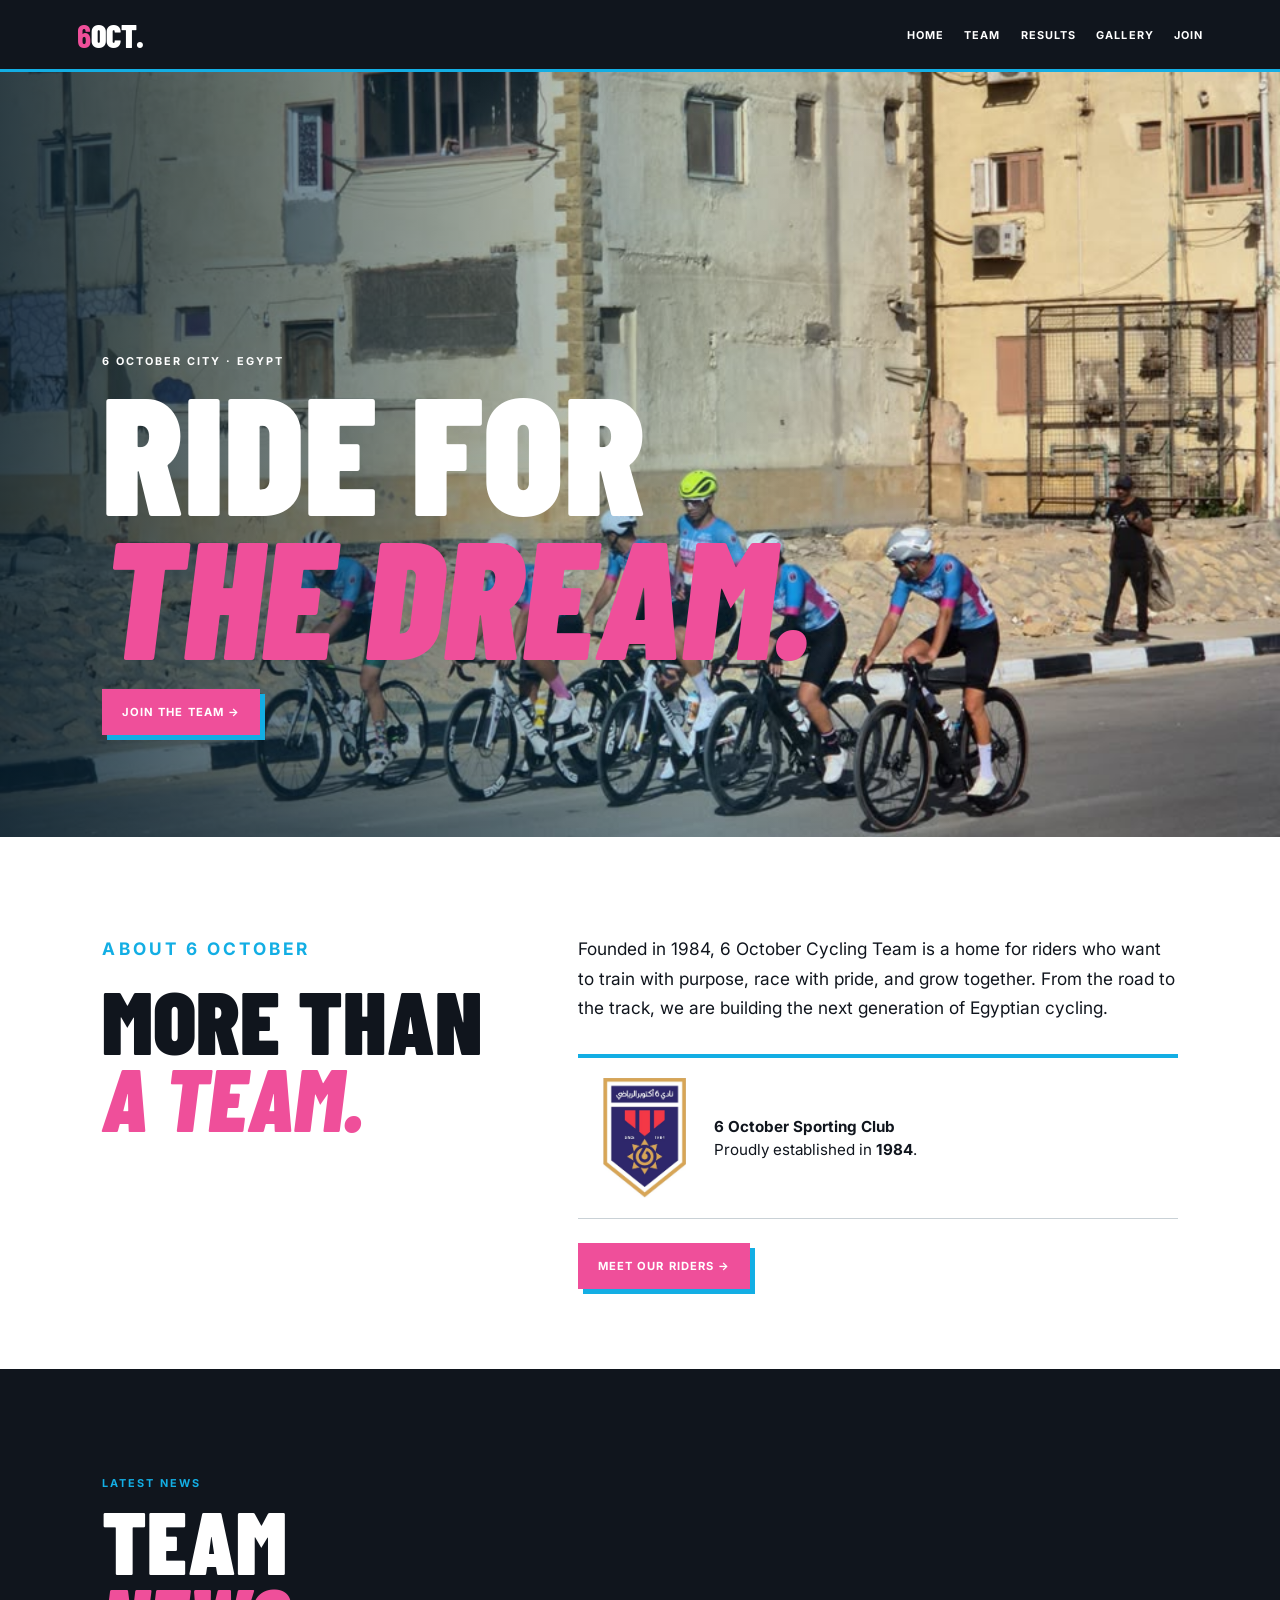
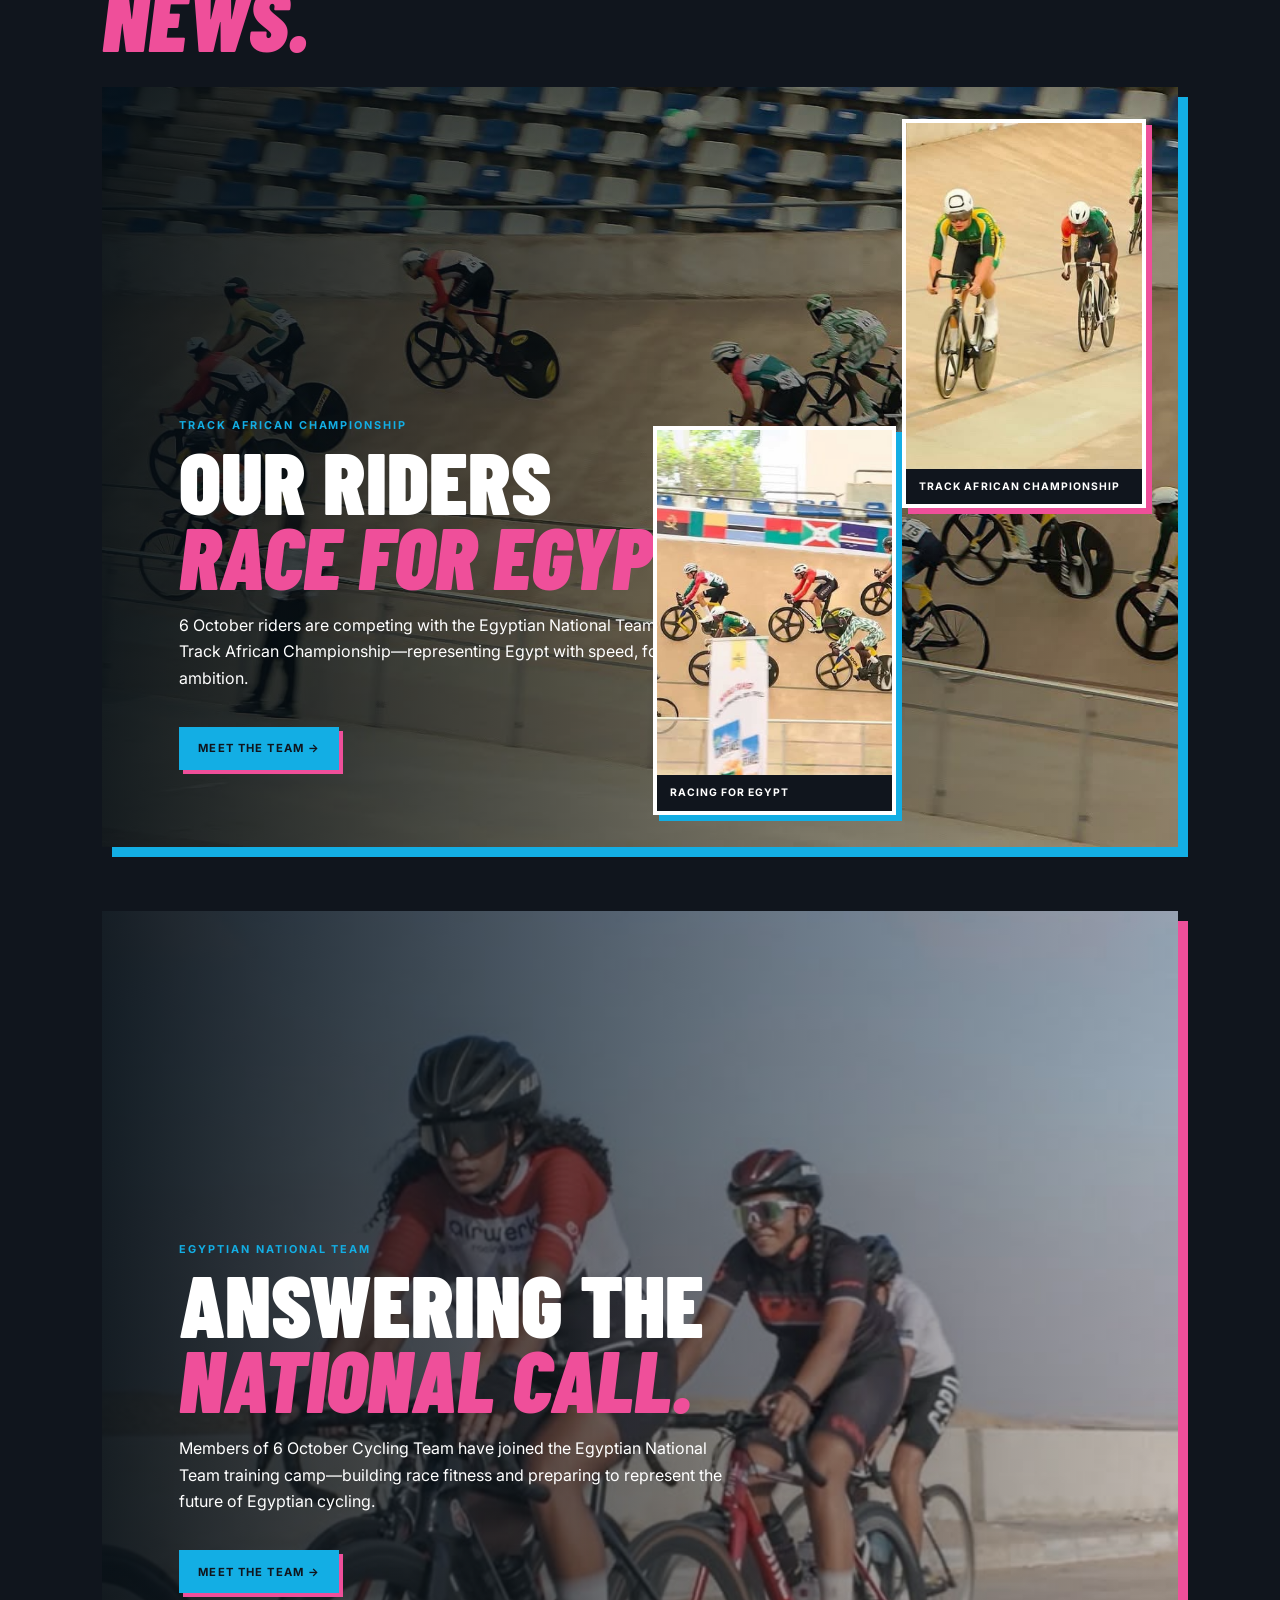
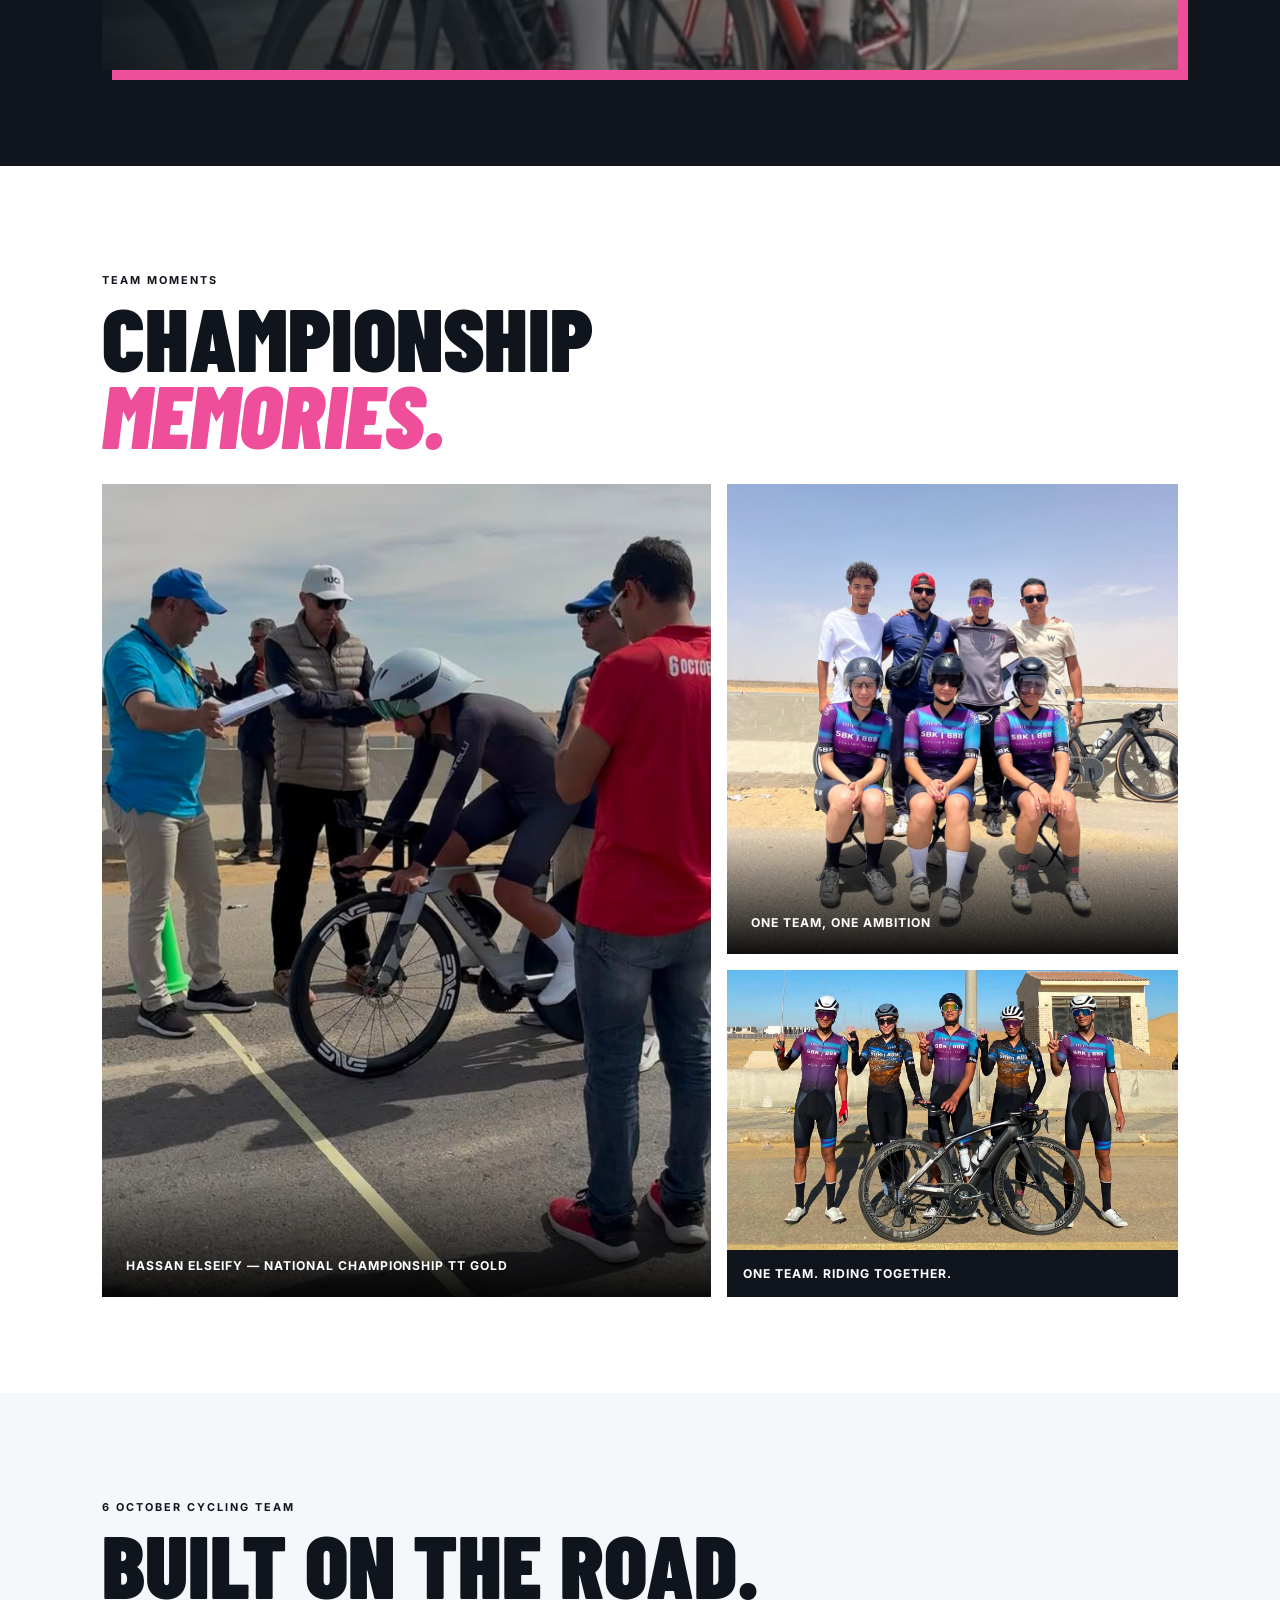
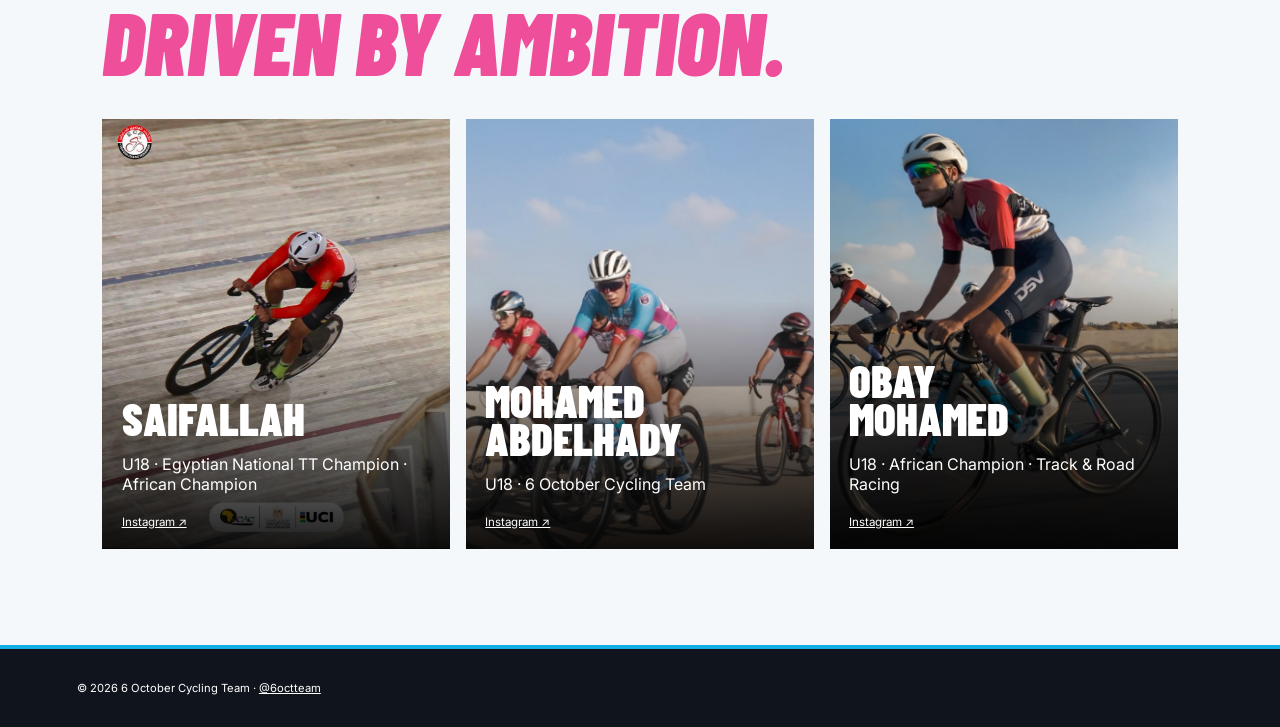
==== commit 77a66b55: "Add files via upload" ====
--- a/index.html
+++ b/index.html
@@ -12,7 +12,7 @@
 <section class="hero"><img src="assets/team.jpg" alt="6 October Cycling Team members riding together"><div><p class="eyebrow">6 October City · Egypt</p><h1>RIDE FOR<br><em>THE DREAM.</em></h1><a class="button" href="join.html">Join the team →</a></div></section>
 <section class="about" aria-labelledby="about-title"><div><p class="eyebrow">About 6 October</p><h2 id="about-title">MORE THAN<br><em>A TEAM.</em></h2></div><div><p>Founded in 1984, 6 October Cycling Team is a home for riders who want to train with purpose, race with pride, and grow together. From the road to the track, we are building the next generation of Egyptian cycling.</p><div class="club-heritage"><img src="assets/6oct-sporting-club-logo.png" alt="6 October Sporting Club logo"><p><b>6 October Sporting Club</b><br>Proudly established in <b>1984</b>.</p></div><a class="button" href="team.html">Meet our riders →</a></div></section>
 <section class="news-section" aria-labelledby="team-news-title"><p class="eyebrow">Latest news</p><h2 id="team-news-title">TEAM<br><em>NEWS.</em></h2><article class="news-feature"><img class="news-main-image" src="assets/track-african-1.jpg" alt="Egyptian National Team riders competing at the Track African Championship"><div class="news-shade"></div><div class="news-content"><p class="eyebrow">Track African Championship</p><h3>OUR RIDERS<br><em>RACE FOR EGYPT.</em></h3><p>6 October riders are competing with the Egyptian National Team at the Track African Championship—representing Egypt with speed, focus, and ambition.</p><a class="news-button" href="team.html">Meet the team →</a></div><figure class="news-inset"><img src="assets/track-african-2.jpg" alt="Track cycling action at the African Championship"><figcaption>Track African Championship</figcaption></figure><figure class="news-inset news-inset-secondary"><img src="assets/track-african-3.jpg" alt="Egyptian National Team riders on the velodrome"><figcaption>Racing for Egypt</figcaption></figure></article><article class="news-feature news-feature-secondary"><img class="news-main-image" src="assets/national-team-training-camp.jpg" alt="6 October riders attending Egyptian National Team training camp"><div class="news-shade"></div><div class="news-content"><p class="eyebrow">Egyptian National Team</p><h3>ANSWERING THE<br><em>NATIONAL CALL.</em></h3><p>Members of 6 October Cycling Team have joined the Egyptian National Team training camp—building race fitness and preparing to represent the future of Egyptian cycling.</p><a class="news-button" href="team.html">Meet the team →</a></div></article></section>
-<section class="team-moments" aria-labelledby="moments-title"><p class="eyebrow">Team moments</p><h2 id="moments-title">CHAMPIONSHIP<br><em>MEMORIES.</em></h2><div class="moment-grid"><figure class="moment-card"><img src="assets/hassan-elseify-tt-gold.jpg" alt="Hassan Elseify at the National Championship time-trial start"><figcaption>Hassan Elseify — National Championship TT gold</figcaption></figure><div><figure class="moment-card"><img src="assets/womens-team-championship.jpg" alt="6 October women riders at a championship"><figcaption>One team, one ambition</figcaption></figure><figure class="moment-card" style="margin-top:1rem"><img src="assets/womens-team-road.jpg" alt="6 October women and teammates on the road"><figcaption>Road &amp; track — together</figcaption></figure></div></div></section>
+<section class="team-moments" aria-labelledby="moments-title"><p class="eyebrow">Team moments</p><h2 id="moments-title">CHAMPIONSHIP<br><em>MEMORIES.</em></h2><div class="moment-grid"><figure class="moment-card"><img src="assets/hassan-elseify-tt-gold.jpg" alt="Hassan Elseify at the National Championship time-trial start"><figcaption>Hassan Elseify — National Championship TT gold</figcaption></figure><div><figure class="moment-card"><img src="assets/womens-team-championship.jpg" alt="6 October women riders at a championship"><figcaption>One team, one ambition</figcaption></figure><figure class="moment-card" style="margin-top:1rem"><img src="assets/womens-team-road.jpg" alt="6 October Cycling Team women and men together"><figcaption>One team. Riding together.</figcaption></figure></div></div></section>
 <section class="section"><p class="eyebrow">6 October cycling team</p><h2>BUILT ON THE ROAD.<br><em>DRIVEN BY AMBITION.</em></h2><div class="cards"><article class="card"><img src="assets/saif-road.jpg" alt="Saifallah racing"><div><h3>SAIFALLAH</h3><p>U18 · Egyptian National TT Champion · African Champion</p><a href="https://www.instagram.com/saifallah.alsayed" target="_blank" rel="noopener">Instagram ↗</a></div></article><article class="card"><img src="assets/mohamed-abdelhady.jpg" alt="Mohamed Abdelhady racing"><div><h3>MOHAMED<br>ABDELHADY</h3><p>U18 · 6 October Cycling Team</p><a href="https://www.instagram.com/*.abdelhady*/" target="_blank" rel="noopener">Instagram ↗</a></div></article><article class="card"><img src="assets/obay-road.jpg" alt="Obay Mohamed racing"><div><h3>OBAY<br>MOHAMED</h3><p>U18 · African Champion · Track &amp; Road Racing</p><a href="https://www.instagram.com/obay_mohamed55" target="_blank" rel="noopener">Instagram ↗</a></div></article></div></section>
 </main><footer class="footer">© 2026 6 October Cycling Team · <a href="https://www.instagram.com/6octteam" style="color:white" target="_blank" rel="noopener">@6octteam</a></footer>
 </body></html>
